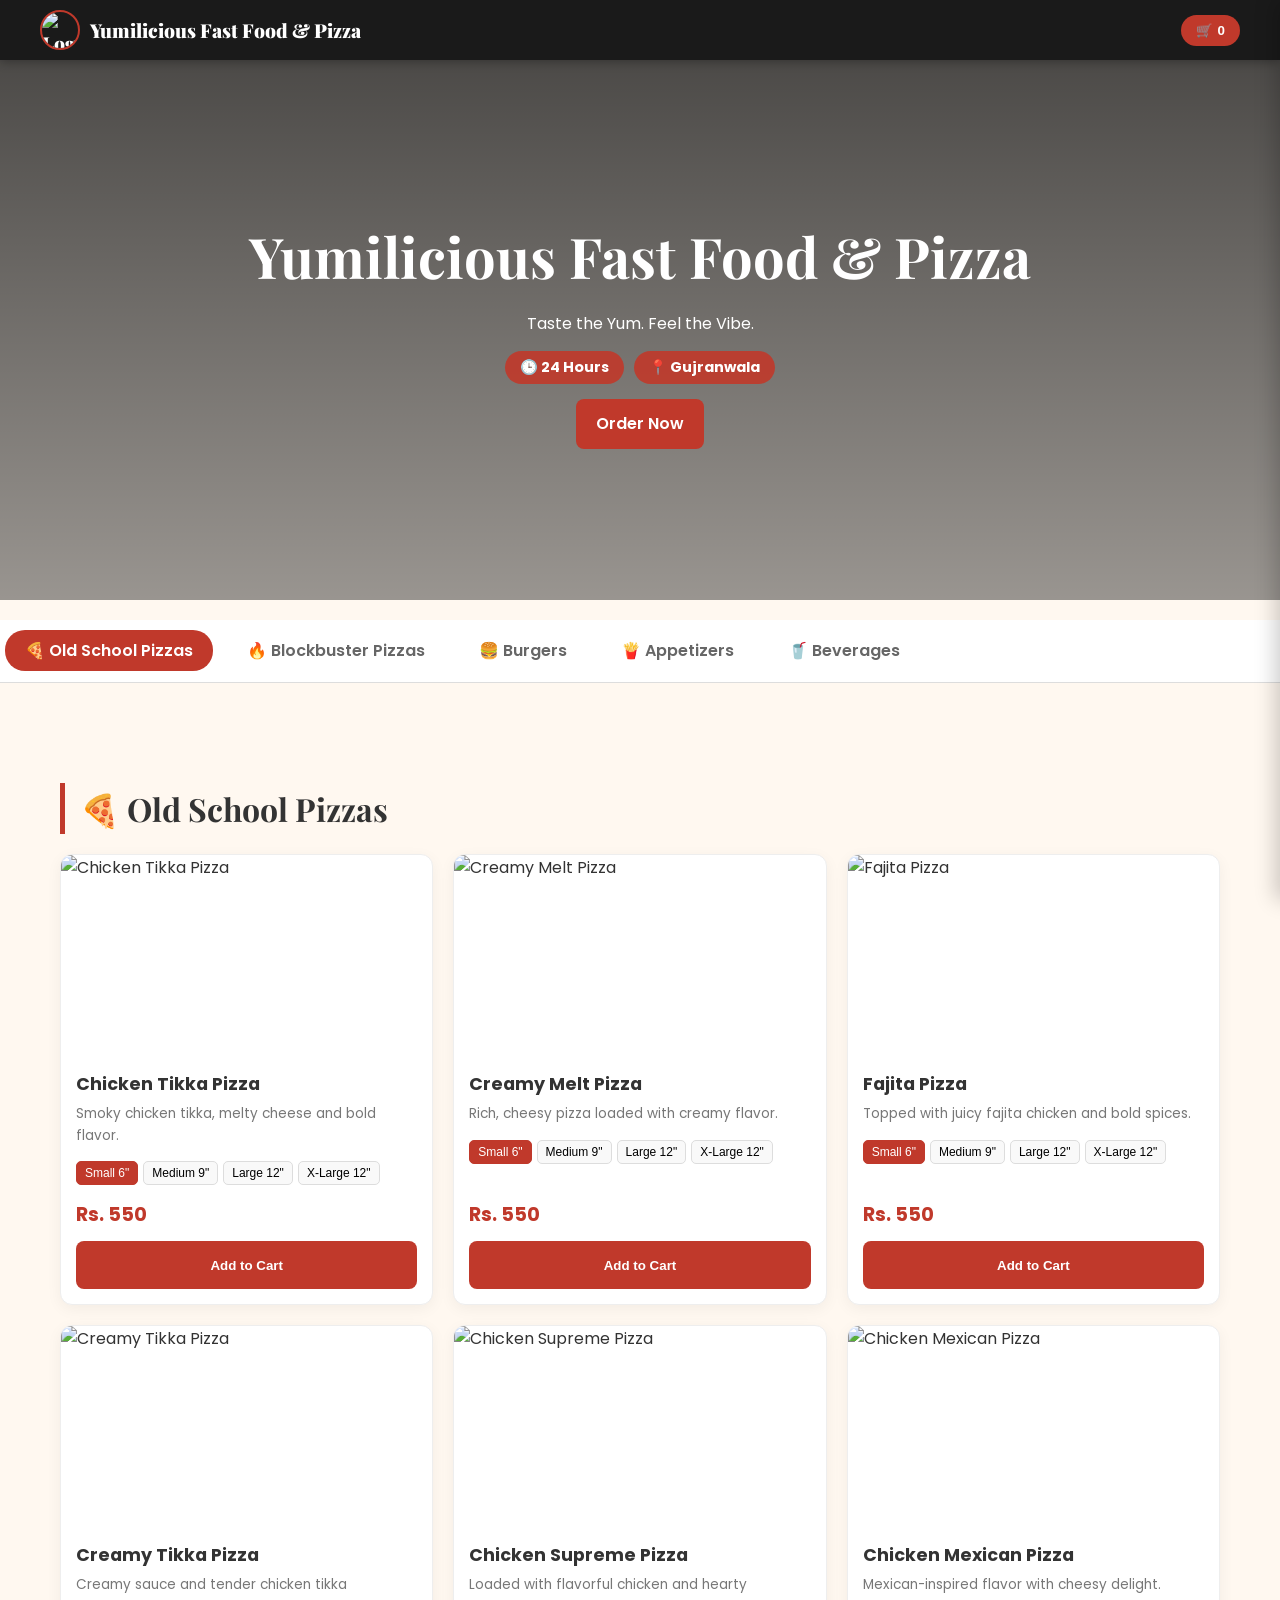
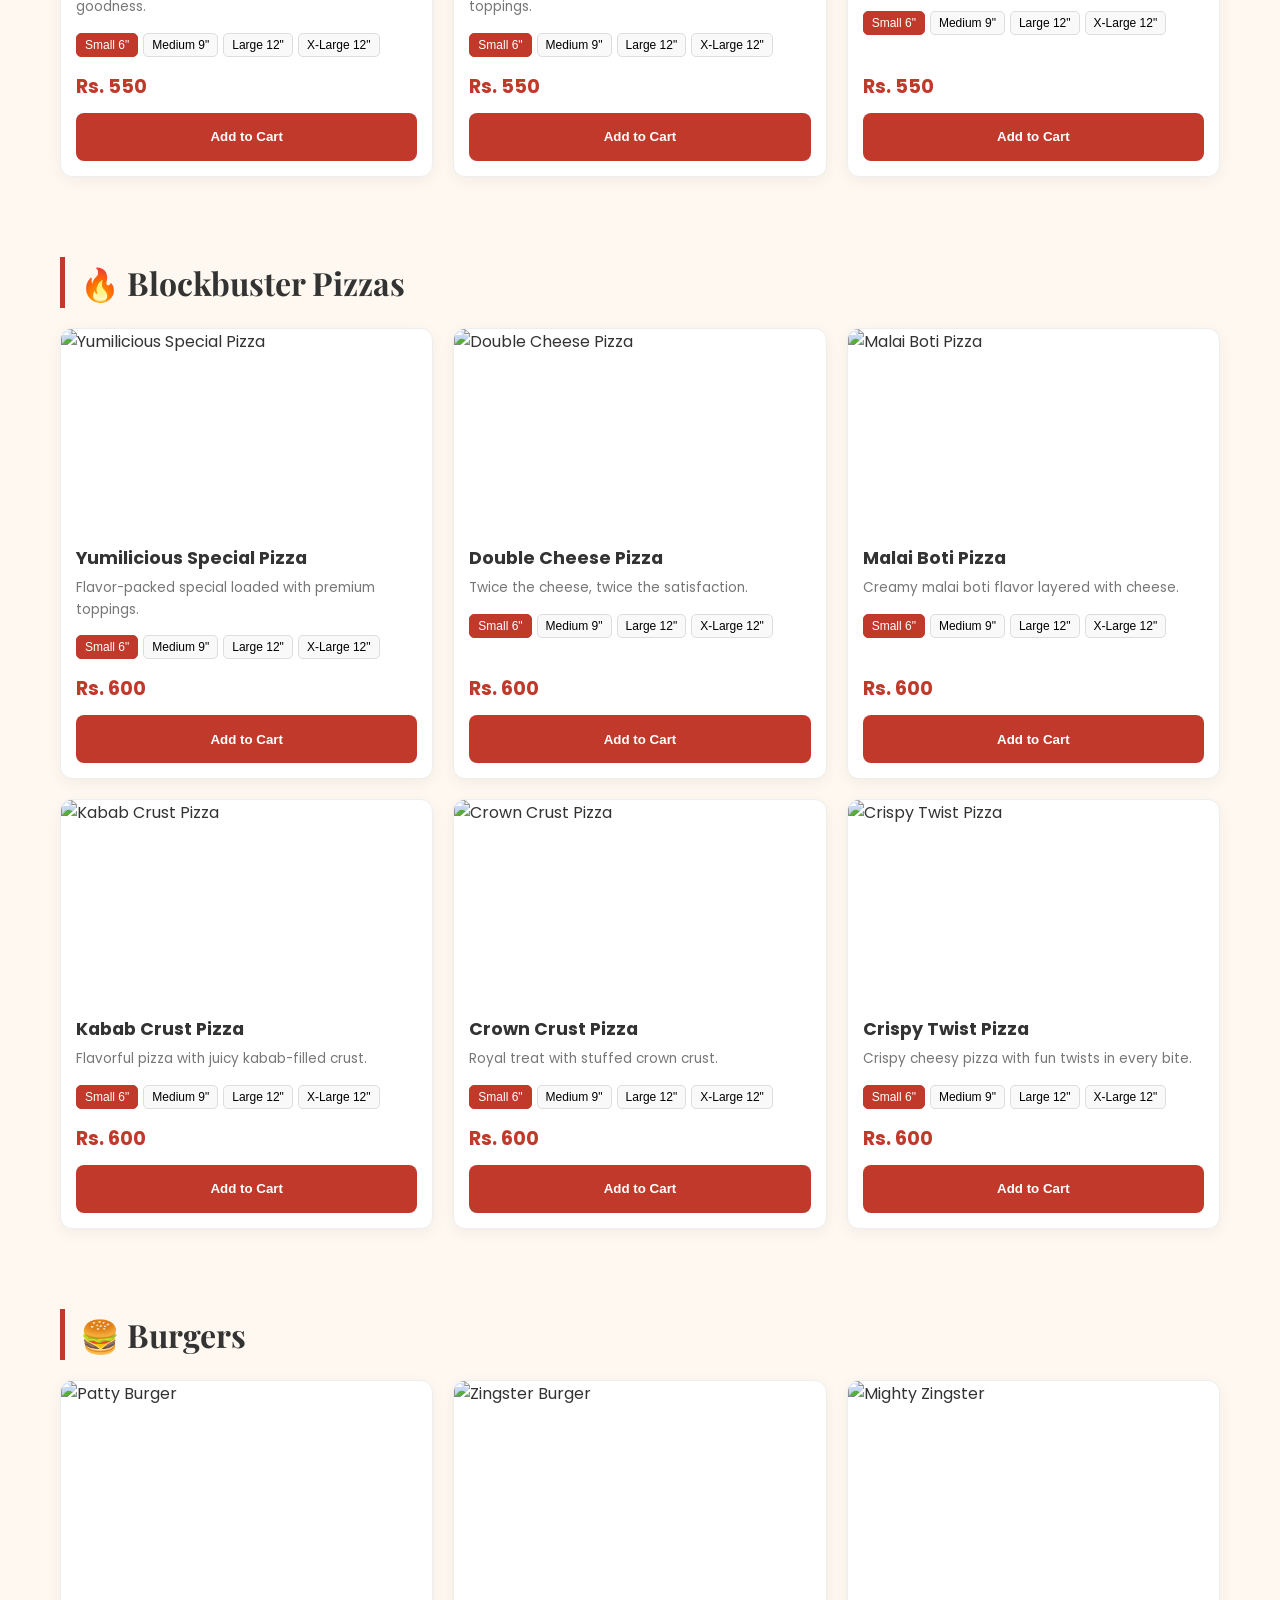
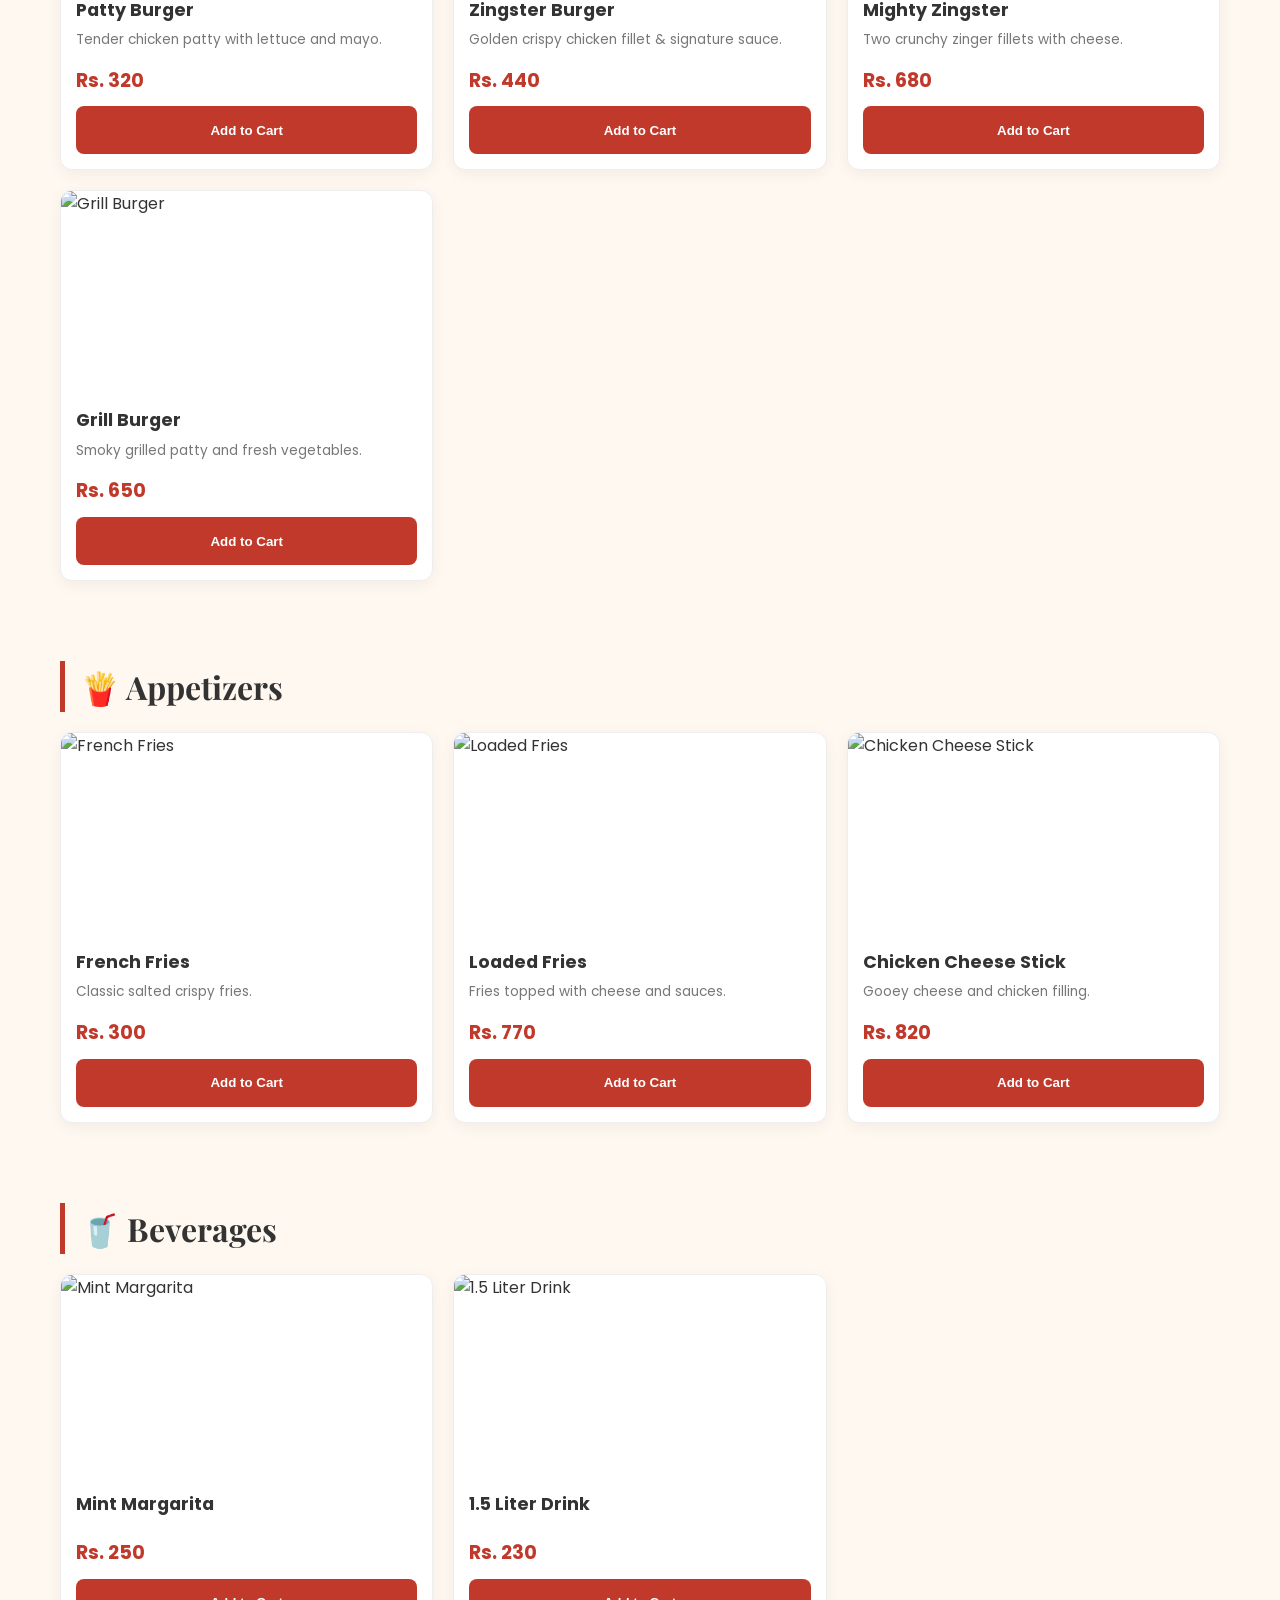
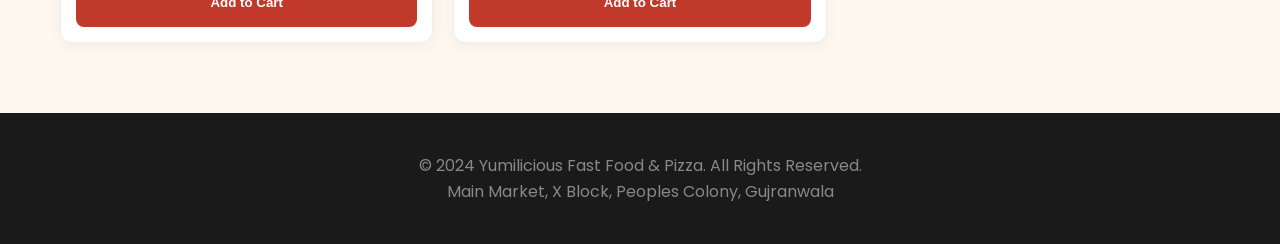
==== index.html @ 5f34daa4 "Add files via upload" ====
<!DOCTYPE html>
<html lang="en">
<head>
    <meta charset="UTF-8">
    <meta name="viewport" content="width=device-width, initial-scale=1.0">
    <title>Yumilicious Fast Food & Pizza | Gujranwala</title>
    <link href="https://fonts.googleapis.com/css2?family=Playfair+Display:wght@700;900&family=Poppins:wght@400;500;600;700&display=swap" rel="stylesheet">
    <link rel="stylesheet" href="style.css">
</head>
<body>
    <header class="header">
        <div class="header-container">
            <div class="logo">
                <img id="rest-logo" src="" alt="Logo">
                <span id="rest-name">Yumilicious</span>
            </div>
            <button class="cart-btn" onclick="toggleCart()">
                🛒 <span id="cart-count">0</span>
                <span class="flame-counter" id="flame">🔥</span>
            </button>
        </div>
    </header>

    <section class="hero" id="hero-bg">
        <div class="hero-content">
            <h1 id="hero-title">Yumilicious</h1>
            <p id="hero-tagline">Taste the Yum. Feel the Vibe.</p>
            <div class="hero-badges">
                <span>🕒 24 Hours</span>
                <span>📍 Gujranwala</span>
            </div>
            <a href="#menu-start" class="btn btn-primary">Order Now</a>
        </div>
    </section>

    <nav class="category-nav" id="cat-nav"></nav>

    <main class="container" id="menu-start">
        <div id="menu-container"></div>
    </main>

    <div class="cart-overlay" id="cart-overlay" onclick="toggleCart()"></div>
    <aside class="cart-sidebar" id="cart-sidebar">
        <div class="cart-header">
            <h2>Your Order</h2>
            <button onclick="toggleCart()">✕</button>
        </div>
        <div class="cart-items" id="cart-items-list"></div>
        <div class="cart-footer">
            <div class="cart-total">
                <span>Total</span>
                <span id="cart-total-amount">Rs.0</span>
            </div>
            <p class="delivery-msg">Delivery charges will be added on call.</p>
            <button class="btn btn-whatsapp" onclick="openCheckout()">Checkout via WhatsApp 📱</button>
        </div>
    </aside>

    <div class="modal" id="checkout-modal">
        <div class="modal-content">
            <h3>Complete Your Order</h3>
            <div class="form-group">
                <label>Name</label>
                <input type="text" id="order-name" placeholder="Enter your name">
            </div>
            <div class="form-group">
                <label>Order Type</label>
                <div class="radio-group">
                    <label><input type="radio" name="otype" value="Delivery" checked onchange="toggleAddress(true)"> Delivery</label>
                    <label><input type="radio" name="otype" value="Pickup" onchange="toggleAddress(false)"> Pickup</label>
                </div>
            </div>
            <div class="form-group" id="address-field">
                <label>Delivery Address</label>
                <textarea id="order-address" placeholder="House #, Street #, Area"></textarea>
            </div>
            <div class="form-group">
                <label>Special Instructions</label>
                <input type="text" id="order-notes" placeholder="e.g. Extra spicy, no onions">
            </div>
            <div class="modal-actions">
                <button class="btn" onclick="closeModal()">Cancel</button>
                <button class="btn btn-primary" onclick="sendToWhatsApp()">Confirm & Send Order</button>
            </div>
        </div>
    </div>

    <footer>
        <p>&copy; 2024 Yumilicious Fast Food & Pizza. All Rights Reserved.</p>
        <p id="footer-addr"></p>
    </footer>

    <script src="app.js"></script>
</body>
</html>
---- style.css ----
:root {
    --primary: #C0392B;
    --primary-hover: #E67E22;
    --dark: #1A1A1A;
    --light: #FFF8F0;
    --accent: #F39C12;
    --text: #333;
    --white: #ffffff;
    --radius: 12px;
}

* { box-sizing: border-box; margin: 0; padding: 0; }
body { font-family: 'Poppins', sans-serif; background-color: var(--light); color: var(--text); line-height: 1.6; }

.container { max-width: 1200px; margin: 0 auto; padding: 20px; }

/* Header */
.header { position: sticky; top: 0; background: var(--dark); color: var(--white); padding: 10px 20px; z-index: 1000; box-shadow: 0 2px 10px rgba(0,0,0,0.3); }
.header-container { display: flex; justify-content: space-between; align-items: center; max-width: 1200px; margin: 0 auto; }
.logo { display: flex; align-items: center; gap: 10px; font-family: 'Playfair Display', serif; font-weight: 900; font-size: 1.2rem; color: var(--white); }
.logo img { width: 40px; height: 40px; border-radius: 50%; object-fit: cover; border: 2px solid var(--primary); }

.cart-btn { background: var(--primary); border: none; padding: 8px 15px; border-radius: 20px; color: white; cursor: pointer; position: relative; font-weight: bold; display: flex; align-items: center; gap: 5px; }
.flame-counter { position: absolute; top: -10px; right: -5px; animation: pulse 1s infinite; font-size: 1.2rem; display: none; }
@keyframes pulse { 0% { transform: scale(1); } 50% { transform: scale(1.3); } 100% { transform: scale(1); } }

/* Hero */
.hero { height: 60vh; background-size: cover; background-position: center; position: relative; display: flex; align-items: center; justify-content: center; text-align: center; color: white; margin-bottom: 20px; }
.hero::before { content: ''; position: absolute; top:0; left:0; right:0; bottom:0; background: linear-gradient(rgba(0,0,0,0.7), rgba(0,0,0,0.4)); }
.hero-content { position: relative; z-index: 1; padding: 20px; }
.hero h1 { font-family: 'Playfair Display', serif; font-size: 3.5rem; margin-bottom: 10px; }
.hero-badges { display: flex; justify-content: center; gap: 10px; margin: 15px 0; }
.hero-badges span { background: rgba(192, 57, 43, 0.9); padding: 5px 15px; border-radius: 20px; font-size: 0.9rem; font-weight: bold; }

/* Category Nav */
.category-nav { background: white; white-space: nowrap; overflow-x: auto; position: sticky; top: 60px; z-index: 999; border-bottom: 1px solid #ddd; padding: 10px 0; scrollbar-width: none; }
.category-nav::-webkit-scrollbar { display: none; }
.cat-item { display: inline-block; padding: 8px 20px; margin: 0 5px; cursor: pointer; font-weight: 600; color: #666; border-radius: 20px; transition: 0.3s; }
.cat-item.active { background: var(--primary); color: white; }

/* Product Cards */
.grid { display: grid; grid-template-columns: repeat(auto-fill, minmax(280px, 1fr)); gap: 20px; margin-top: 20px; }
.card { background: white; border-radius: var(--radius); overflow: hidden; box-shadow: 0 4px 15px rgba(0,0,0,0.05); transition: 0.3s; border: 1px solid #eee; display: flex; flex-direction: column; }
.card:hover { transform: translateY(-5px); }
.card img { width: 100%; height: 200px; object-fit: cover; }
.card-body { padding: 15px; flex-grow: 1; display: flex; flex-direction: column; }
.card-title { font-size: 1.1rem; font-weight: 700; margin-bottom: 5px; }
.card-desc { font-size: 0.85rem; color: #777; margin-bottom: 15px; }
.card-price { font-weight: 700; color: var(--primary); font-size: 1.2rem; margin-top: auto; margin-bottom: 10px; }

/* Variants Selector */
.variants { display: flex; flex-wrap: wrap; gap: 5px; margin-bottom: 15px; }
.v-btn { border: 1px solid #ddd; background: #f9f9f9; padding: 4px 8px; border-radius: 5px; font-size: 0.75rem; cursor: pointer; }
.v-btn.selected { background: var(--primary); color: white; border-color: var(--primary); }

.btn { cursor: pointer; padding: 12px 20px; border-radius: 8px; border: none; font-weight: 600; transition: 0.3s; text-decoration: none; display: inline-block; text-align: center; min-height: 48px; }
.btn-primary { background: var(--primary); color: white; }
.btn-primary:hover { background: var(--primary-hover); }
.btn-whatsapp { background: #25D366; color: white; width: 100%; margin-top: 10px; font-size: 1.1rem; }

/* Cart Sidebar */
.cart-sidebar { position: fixed; right: -400px; top: 0; width: 400px; height: 100%; background: white; z-index: 1001; transition: 0.4s; box-shadow: -5px 0 20px rgba(0,0,0,0.2); display: flex; flex-direction: column; }
.cart-sidebar.open { right: 0; }
.cart-header { padding: 20px; background: var(--dark); color: white; display: flex; justify-content: space-between; align-items: center; }
.cart-items { flex-grow: 1; overflow-y: auto; padding: 20px; }
.cart-footer { padding: 20px; border-top: 1px solid #eee; }
.cart-item-row { display: flex; justify-content: space-between; align-items: center; margin-bottom: 15px; border-bottom: 1px solid #f5f5f5; padding-bottom: 10px; }
.qty-ctrl { display: flex; align-items: center; gap: 10px; }
.qty-btn { width: 25px; height: 25px; border-radius: 50%; border: 1px solid #ddd; background: white; cursor: pointer; }

.cart-overlay { position: fixed; top: 0; left: 0; right: 0; bottom: 0; background: rgba(0,0,0,0.5); display: none; z-index: 1000; }
.cart-overlay.open { display: block; }

/* Modal */
.modal { position: fixed; top: 0; left: 0; right: 0; bottom: 0; background: rgba(0,0,0,0.8); display: none; z-index: 2000; align-items: center; justify-content: center; padding: 20px; }
.modal.open { display: flex; }
.modal-content { background: white; padding: 25px; border-radius: var(--radius); width: 100%; max-width: 500px; }
.form-group { margin-bottom: 15px; }
.form-group label { display: block; margin-bottom: 5px; font-weight: 600; }
.form-group input, .form-group textarea { width: 100%; padding: 10px; border: 1px solid #ddd; border-radius: 8px; font-family: inherit; }
.radio-group { display: flex; gap: 20px; margin: 10px 0; }

footer { background: var(--dark); color: #888; text-align: center; padding: 40px 20px; margin-top: 50px; }

@media (max-width: 500px) {
    .cart-sidebar { width: 100%; right: -100%; }
    .hero h1 { font-size: 2.2rem; }
    .grid { grid-template-columns: 1fr; }
}
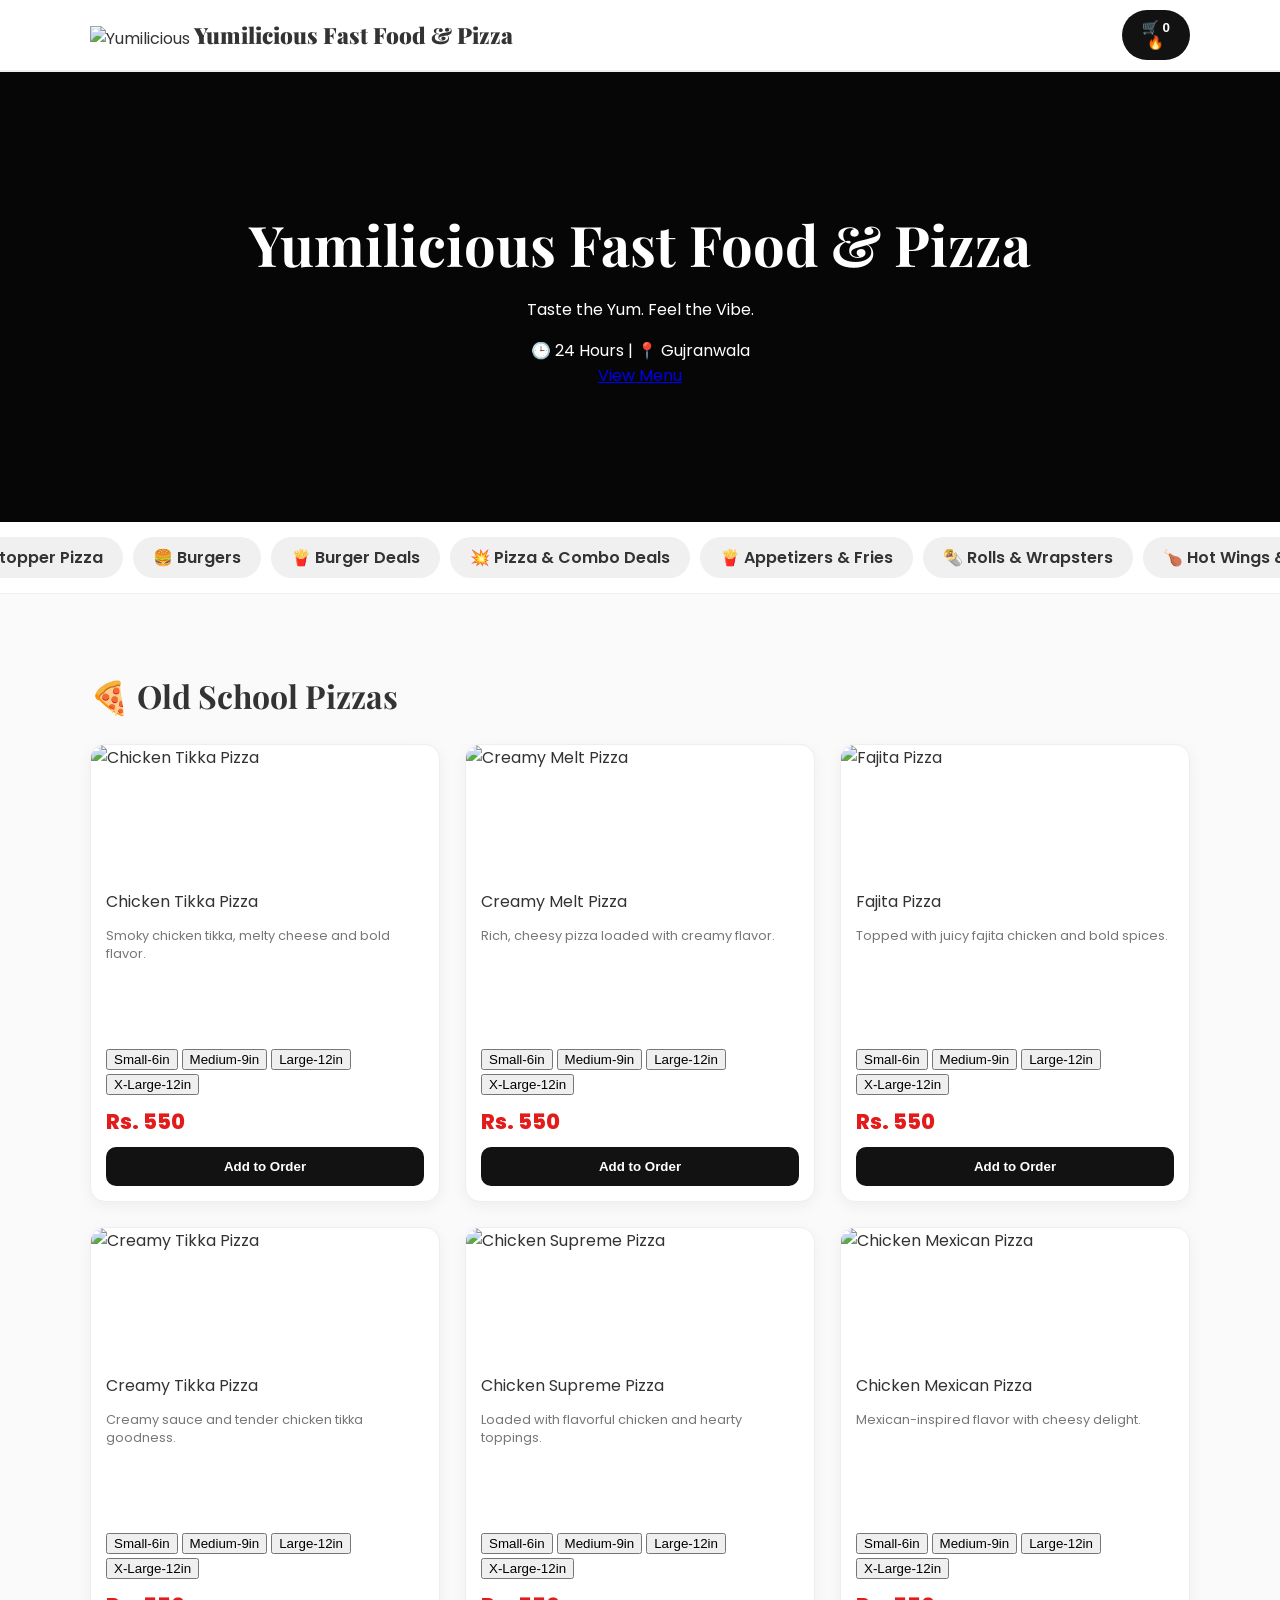
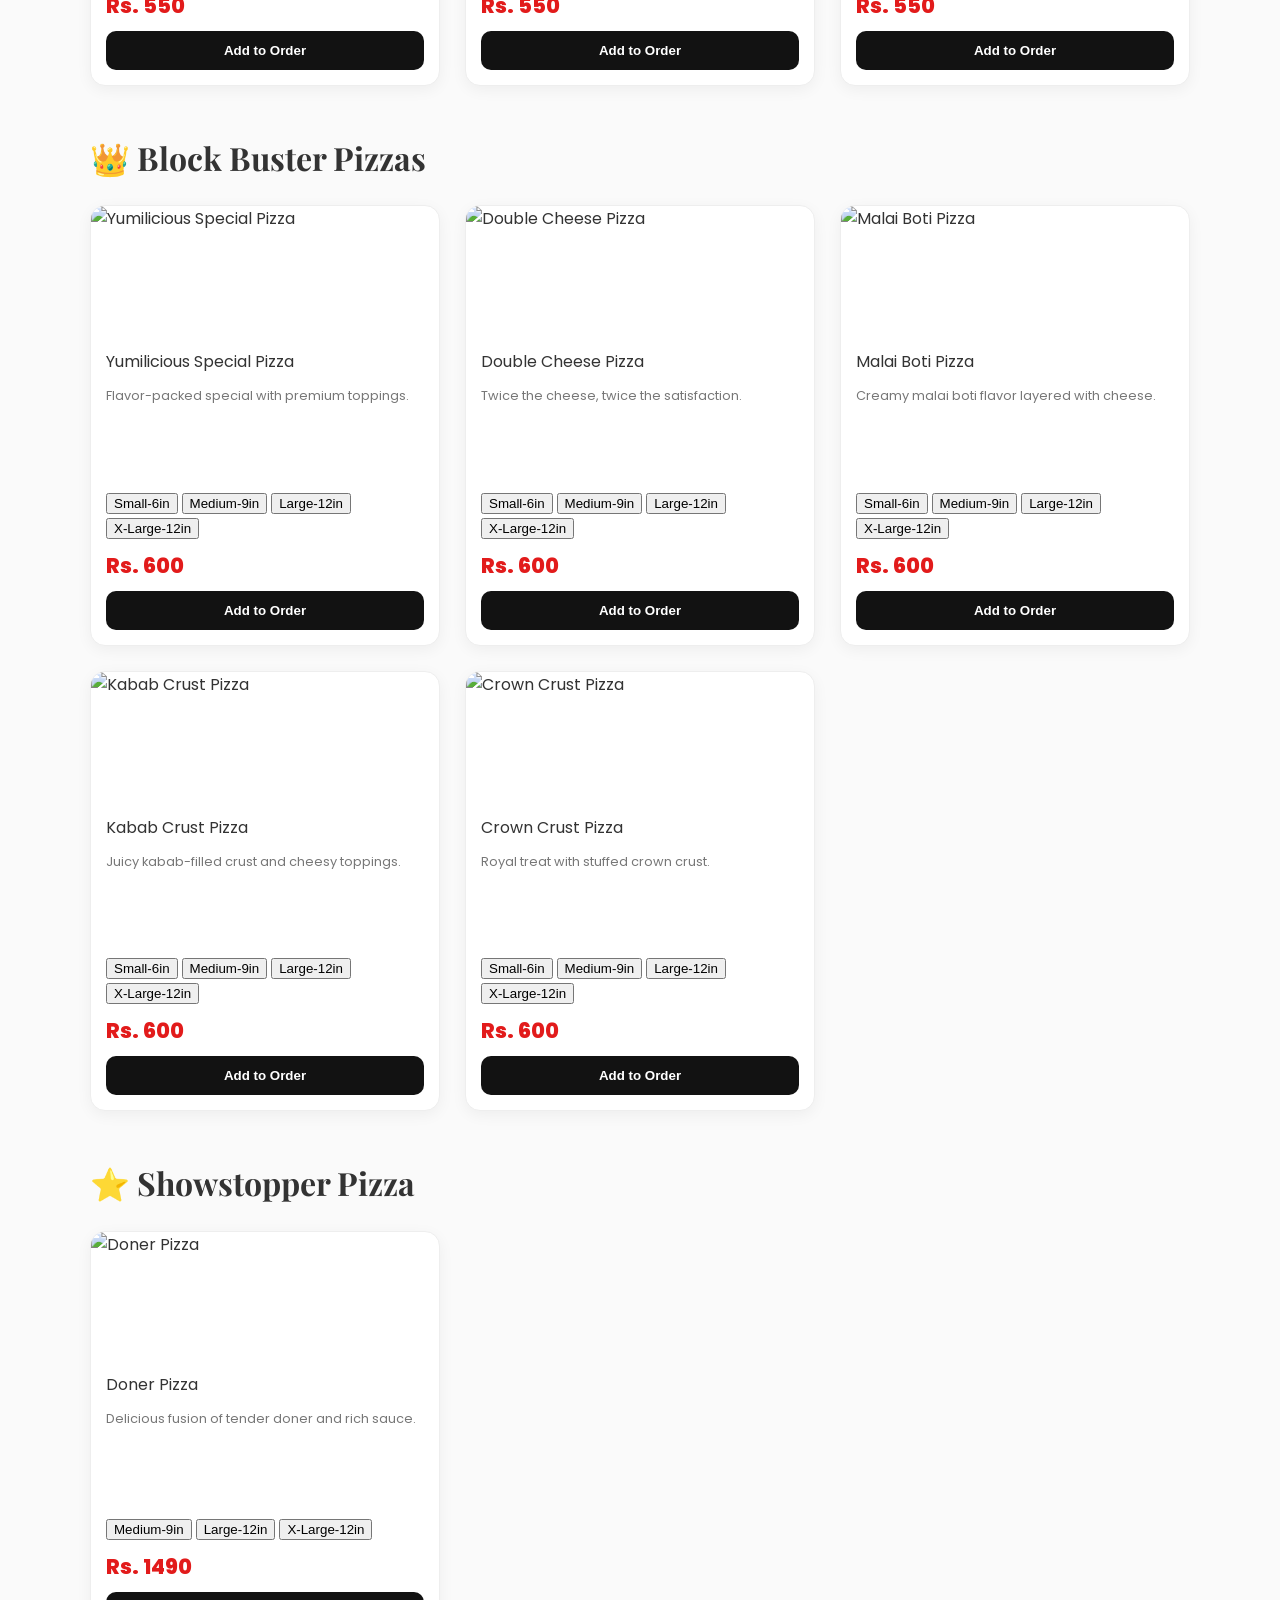
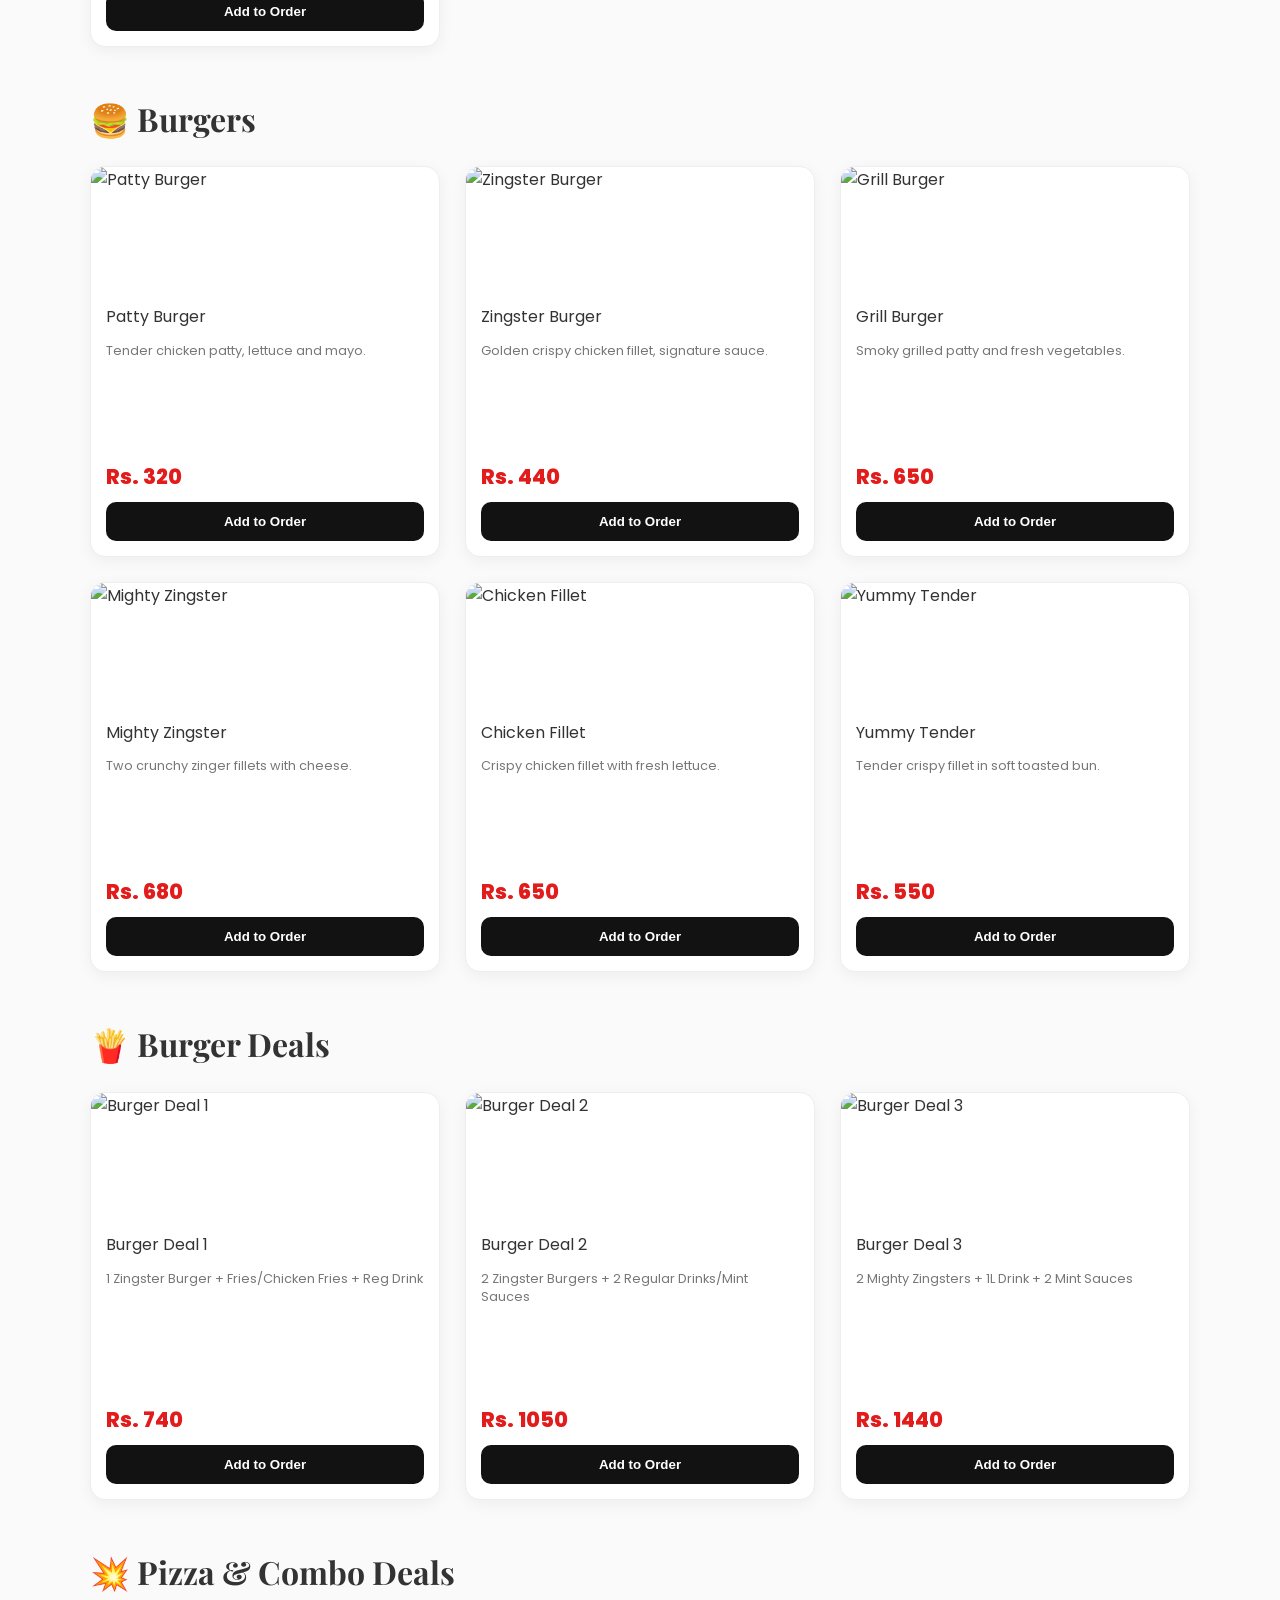
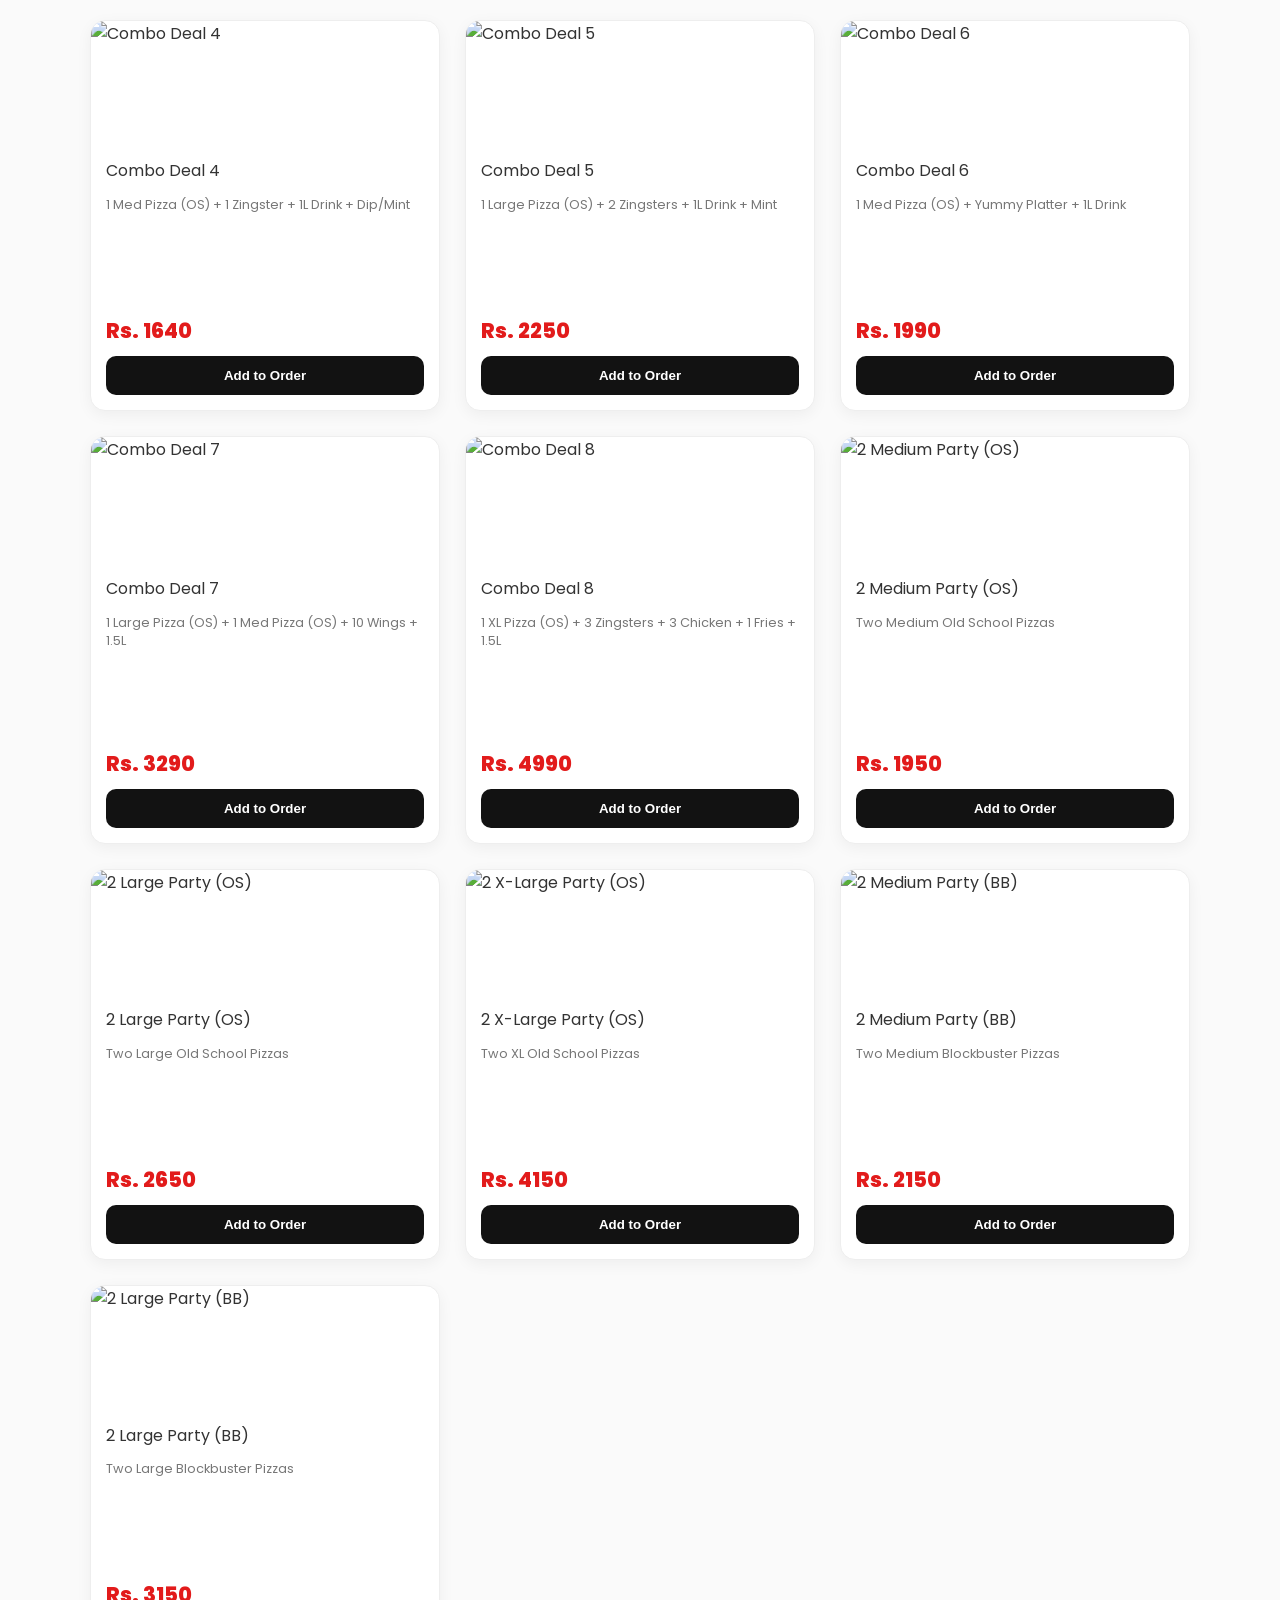
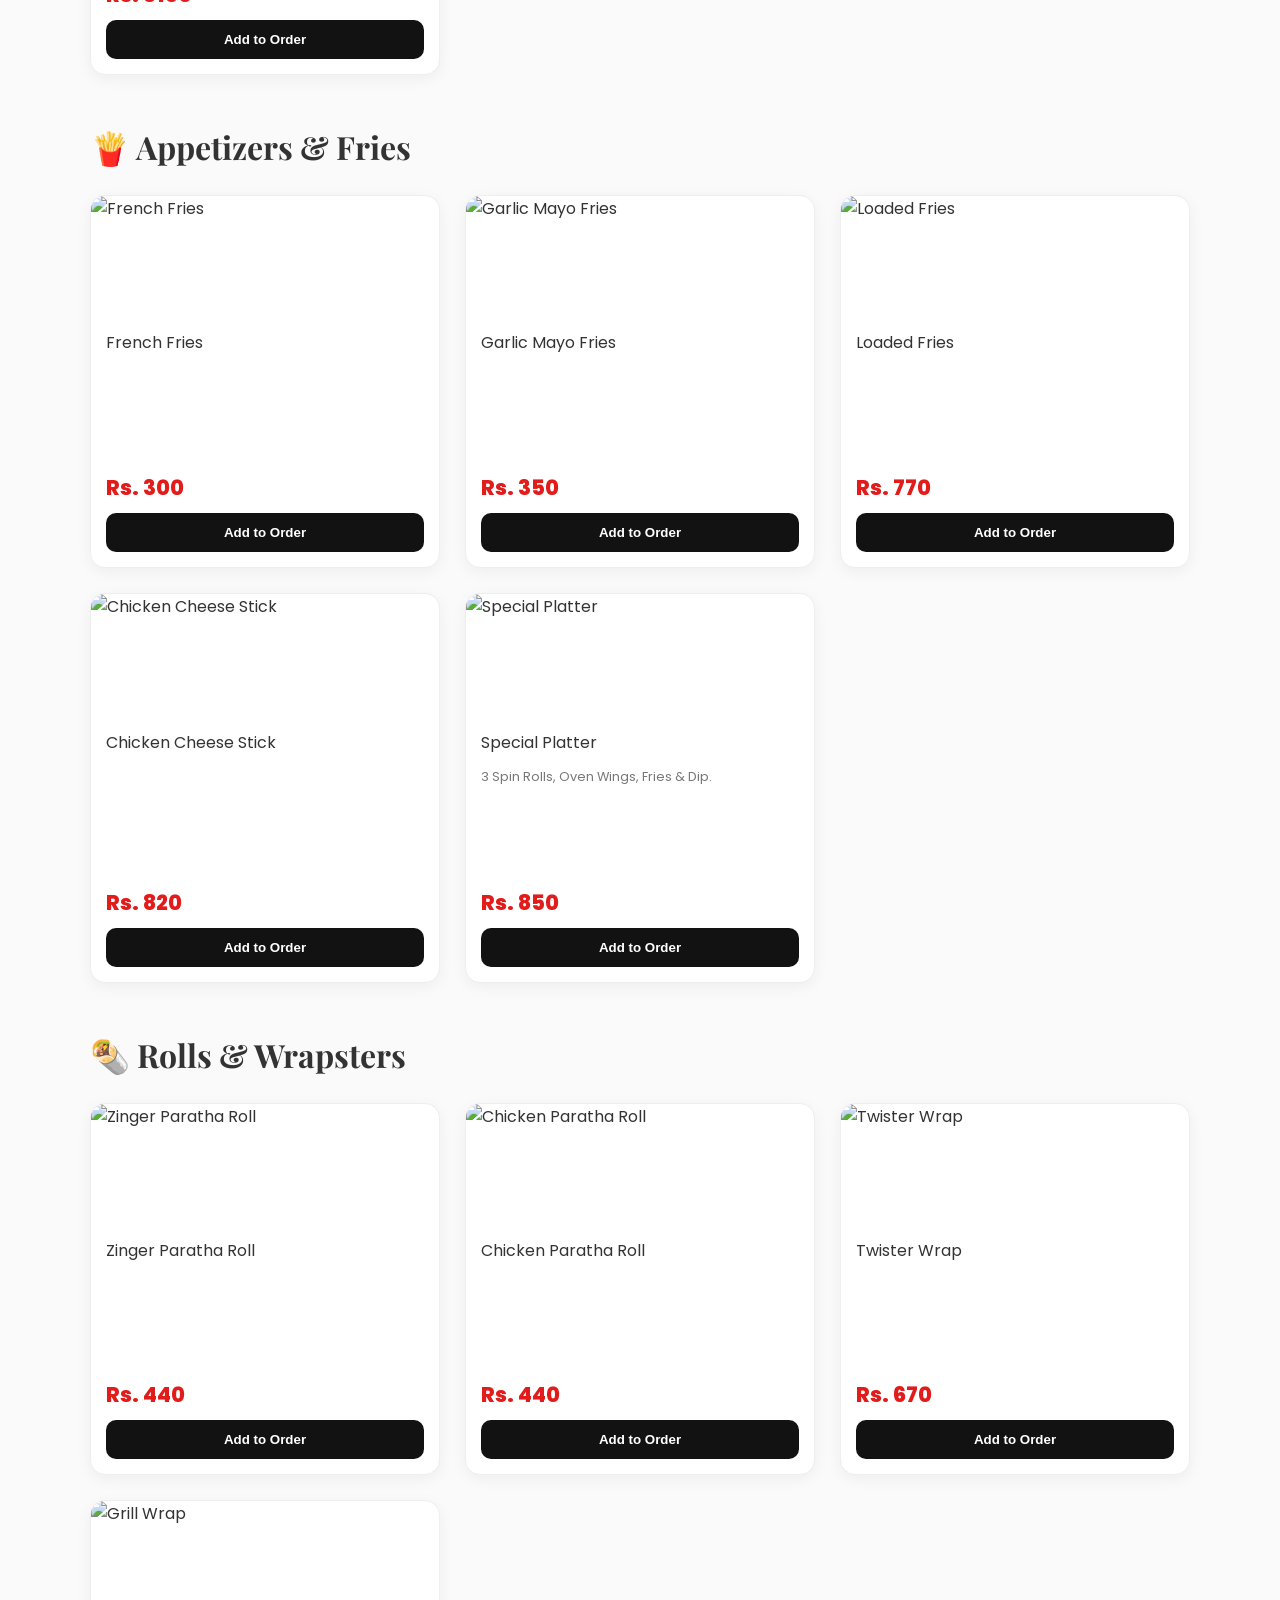
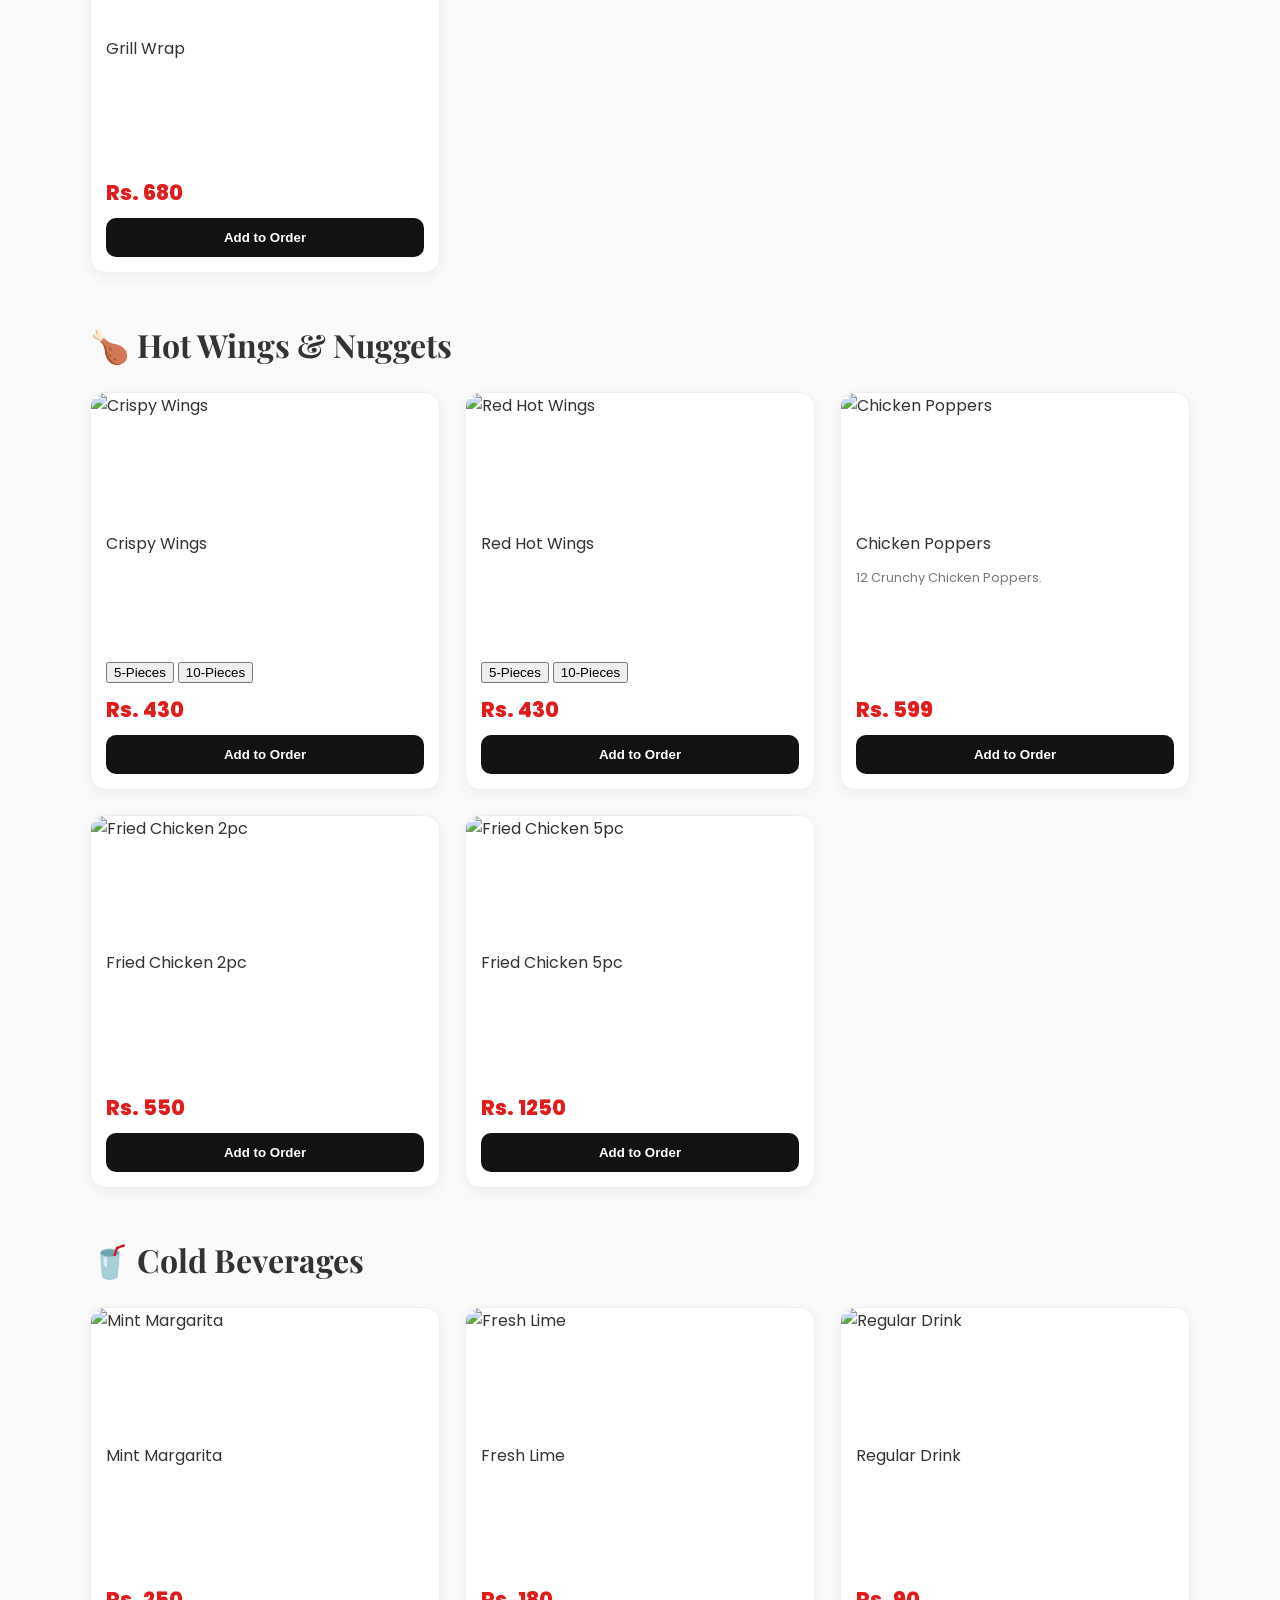
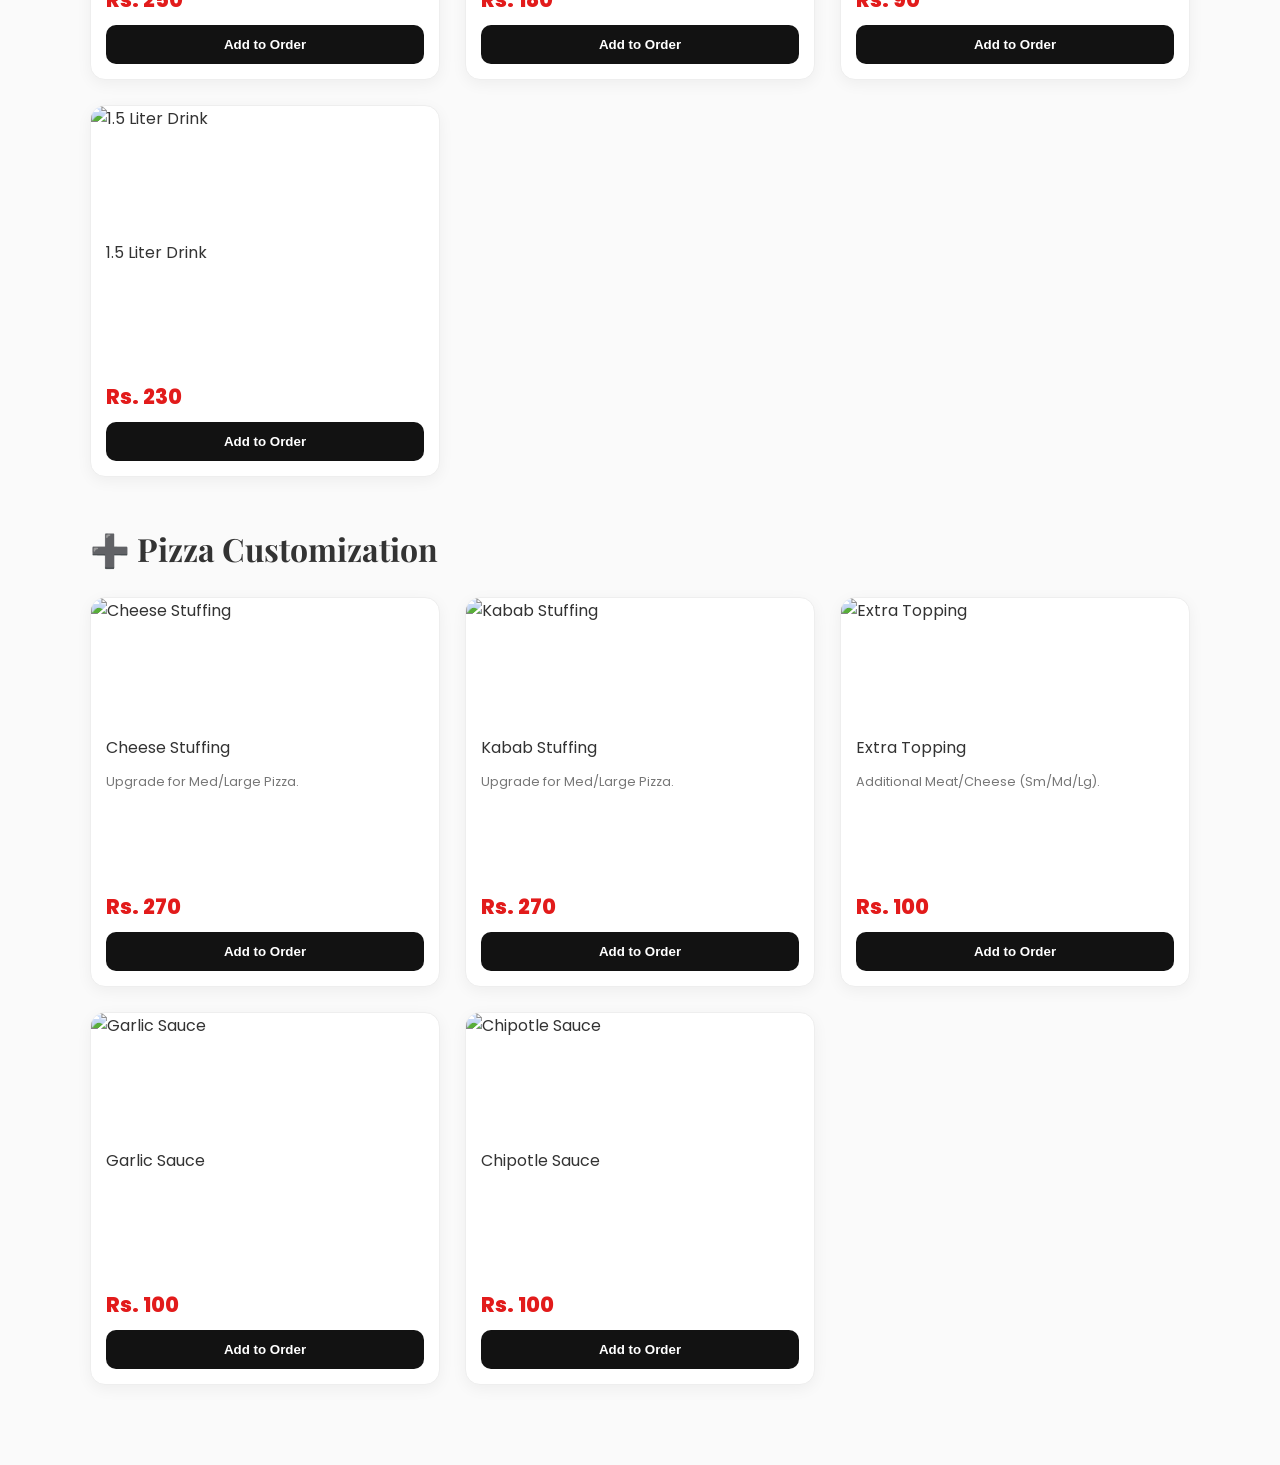
==== commit aadc30a3: "Add files via upload" ====
--- a/index.html
+++ b/index.html
@@ -3,93 +3,75 @@
 <head>
     <meta charset="UTF-8">
     <meta name="viewport" content="width=device-width, initial-scale=1.0">
-    <title>Yumilicious Fast Food & Pizza | Gujranwala</title>
-    <link href="https://fonts.googleapis.com/css2?family=Playfair+Display:wght@700;900&family=Poppins:wght@400;500;600;700&display=swap" rel="stylesheet">
+    <title>Yumilicious | Fast Food & Pizza</title>
+    <link href="https://fonts.googleapis.com/css2?family=Playfair+Display:wght@900&family=Poppins:wght@400;600;700&display=swap" rel="stylesheet">
     <link rel="stylesheet" href="style.css">
 </head>
 <body>
+
     <header class="header">
         <div class="header-container">
-            <div class="logo">
-                <img id="rest-logo" src="" alt="Logo">
+            <div class="logo-box">
+                <img id="rest-logo" src="images/logo.png" alt="Yumilicious">
                 <span id="rest-name">Yumilicious</span>
             </div>
             <button class="cart-btn" onclick="toggleCart()">
                 🛒 <span id="cart-count">0</span>
-                <span class="flame-counter" id="flame">🔥</span>
+                <div id="flame" class="flame">🔥</div>
             </button>
         </div>
     </header>
 
-    <section class="hero" id="hero-bg">
-        <div class="hero-content">
+    <section class="hero">
+        <div class="hero-inner">
             <h1 id="hero-title">Yumilicious</h1>
-            <p id="hero-tagline">Taste the Yum. Feel the Vibe.</p>
-            <div class="hero-badges">
-                <span>🕒 24 Hours</span>
-                <span>📍 Gujranwala</span>
+            <p id="hero-tagline"></p>
+            <div class="hero-info">
+                <span>🕒 24 Hours</span> | <span>📍 Gujranwala</span>
             </div>
-            <a href="#menu-start" class="btn btn-primary">Order Now</a>
+            <a href="#cat-nav" class="btn-main">View Menu</a>
         </div>
     </section>
 
-    <nav class="category-nav" id="cat-nav"></nav>
+    <nav class="cat-nav" id="cat-nav"></nav>
 
-    <main class="container" id="menu-start">
-        <div id="menu-container"></div>
+    <main class="main-container">
+        <div id="menu-display"></div>
     </main>
 
-    <div class="cart-overlay" id="cart-overlay" onclick="toggleCart()"></div>
-    <aside class="cart-sidebar" id="cart-sidebar">
-        <div class="cart-header">
-            <h2>Your Order</h2>
+    <!-- Side Cart -->
+    <div class="overlay" id="overlay" onclick="toggleCart()"></div>
+    <aside class="cart-panel" id="cart-panel">
+        <div class="cart-head">
+            <h3>My Order</h3>
             <button onclick="toggleCart()">✕</button>
         </div>
-        <div class="cart-items" id="cart-items-list"></div>
+        <div class="cart-body" id="cart-list"></div>
         <div class="cart-footer">
-            <div class="cart-total">
-                <span>Total</span>
-                <span id="cart-total-amount">Rs.0</span>
+            <div class="total-line">
+                <span>Total:</span>
+                <span id="cart-total">Rs. 0</span>
             </div>
-            <p class="delivery-msg">Delivery charges will be added on call.</p>
-            <button class="btn btn-whatsapp" onclick="openCheckout()">Checkout via WhatsApp 📱</button>
+            <button class="btn-order" onclick="openCheckout()">Order on WhatsApp</button>
         </div>
     </aside>
 
-    <div class="modal" id="checkout-modal">
-        <div class="modal-content">
-            <h3>Complete Your Order</h3>
-            <div class="form-group">
-                <label>Name</label>
-                <input type="text" id="order-name" placeholder="Enter your name">
+    <div class="modal" id="order-modal">
+        <div class="modal-inner">
+            <h3>Checkout</h3>
+            <input type="text" id="cust-name" placeholder="Full Name">
+            <div class="type-box">
+                <label><input type="radio" name="order-type" value="Delivery" checked onchange="setAddr(true)"> Delivery</label>
+                <label><input type="radio" name="order-type" value="Pickup" onchange="setAddr(false)"> Pickup</label>
             </div>
-            <div class="form-group">
-                <label>Order Type</label>
-                <div class="radio-group">
-                    <label><input type="radio" name="otype" value="Delivery" checked onchange="toggleAddress(true)"> Delivery</label>
-                    <label><input type="radio" name="otype" value="Pickup" onchange="toggleAddress(false)"> Pickup</label>
-                </div>
-            </div>
-            <div class="form-group" id="address-field">
-                <label>Delivery Address</label>
-                <textarea id="order-address" placeholder="House #, Street #, Area"></textarea>
-            </div>
-            <div class="form-group">
-                <label>Special Instructions</label>
-                <input type="text" id="order-notes" placeholder="e.g. Extra spicy, no onions">
-            </div>
-            <div class="modal-actions">
-                <button class="btn" onclick="closeModal()">Cancel</button>
-                <button class="btn btn-primary" onclick="sendToWhatsApp()">Confirm & Send Order</button>
+            <textarea id="cust-addr" placeholder="Your Address"></textarea>
+            <div class="modal-btns">
+                <button onclick="closeModal()">Back</button>
+                <button onclick="checkout()" class="btn-send">Confirm & Send</button>
             </div>
         </div>
     </div>
 
-    <footer>
-        <p>&copy; 2024 Yumilicious Fast Food & Pizza. All Rights Reserved.</p>
-        <p id="footer-addr"></p>
-    </footer>
-
     <script src="app.js"></script>
 </body>
 </html>
--- a/style.css
+++ b/style.css
@@ -1,89 +1,64 @@
 :root {
-    --primary: #C0392B;
-    --primary-hover: #E67E22;
-    --dark: #1A1A1A;
-    --light: #FFF8F0;
-    --accent: #F39C12;
-    --text: #333;
-    --white: #ffffff;
-    --radius: 12px;
+    --red: #E21B1B;
+    --yellow: #FFD200;
+    --dark: #121212;
 }
 
-* { box-sizing: border-box; margin: 0; padding: 0; }
-body { font-family: 'Poppins', sans-serif; background-color: var(--light); color: var(--text); line-height: 1.6; }
+body { font-family: 'Poppins', sans-serif; margin: 0; background: #fafafa; color: #333; }
 
-.container { max-width: 1200px; margin: 0 auto; padding: 20px; }
+/* HEADER */
+.header { position: sticky; top: 0; background: white; border-bottom: 2px solid #eee; z-index: 1000; padding: 10px 0; }
+.header-container { max-width: 1100px; margin: 0 auto; display: flex; justify-content: space-between; align-items: center; padding: 0 15px; }
+#rest-logo { height: 60px; }
+#rest-name { font-family: 'Playfair Display', serif; font-size: 1.4rem; font-weight: 900; }
 
-/* Header */
-.header { position: sticky; top: 0; background: var(--dark); color: var(--white); padding: 10px 20px; z-index: 1000; box-shadow: 0 2px 10px rgba(0,0,0,0.3); }
-.header-container { display: flex; justify-content: space-between; align-items: center; max-width: 1200px; margin: 0 auto; }
-.logo { display: flex; align-items: center; gap: 10px; font-family: 'Playfair Display', serif; font-weight: 900; font-size: 1.2rem; color: var(--white); }
-.logo img { width: 40px; height: 40px; border-radius: 50%; object-fit: cover; border: 2px solid var(--primary); }
+.cart-btn { background: var(--dark); color: white; border: none; padding: 10px 20px; border-radius: 50px; cursor: pointer; font-weight: 600; position: relative; }
 
-.cart-btn { background: var(--primary); border: none; padding: 8px 15px; border-radius: 20px; color: white; cursor: pointer; position: relative; font-weight: bold; display: flex; align-items: center; gap: 5px; }
-.flame-counter { position: absolute; top: -10px; right: -5px; animation: pulse 1s infinite; font-size: 1.2rem; display: none; }
-@keyframes pulse { 0% { transform: scale(1); } 50% { transform: scale(1.3); } 100% { transform: scale(1); } }
+/* HERO */
+.hero { height: 50vh; background: #222 center/cover no-repeat; display: flex; align-items: center; justify-content: center; text-align: center; color: white; position: relative; }
+.hero::before { content:''; position:absolute; top:0; left:0; width:100%; height:100%; background:rgba(0,0,0,0.6); }
+.hero-inner { position: relative; z-index: 2; padding: 20px; }
+.hero h1 { font-family: 'Playfair Display', serif; font-size: 3.5rem; margin: 0; }
 
-/* Hero */
-.hero { height: 60vh; background-size: cover; background-position: center; position: relative; display: flex; align-items: center; justify-content: center; text-align: center; color: white; margin-bottom: 20px; }
-.hero::before { content: ''; position: absolute; top:0; left:0; right:0; bottom:0; background: linear-gradient(rgba(0,0,0,0.7), rgba(0,0,0,0.4)); }
-.hero-content { position: relative; z-index: 1; padding: 20px; }
-.hero h1 { font-family: 'Playfair Display', serif; font-size: 3.5rem; margin-bottom: 10px; }
-.hero-badges { display: flex; justify-content: center; gap: 10px; margin: 15px 0; }
-.hero-badges span { background: rgba(192, 57, 43, 0.9); padding: 5px 15px; border-radius: 20px; font-size: 0.9rem; font-weight: bold; }
+/* NAV */
+.cat-nav { display: flex; overflow-x: auto; padding: 15px; background: white; gap: 10px; justify-content: center; border-bottom: 1px solid #eee; position: sticky; top: 82px; z-index: 900; }
+.cat-item { padding: 8px 20px; background: #f0f0f0; border-radius: 50px; cursor: pointer; font-weight: 600; white-space: nowrap; transition: 0.3s; }
+.cat-item.active { background: var(--red); color: white; }
 
-/* Category Nav */
-.category-nav { background: white; white-space: nowrap; overflow-x: auto; position: sticky; top: 60px; z-index: 999; border-bottom: 1px solid #ddd; padding: 10px 0; scrollbar-width: none; }
-.category-nav::-webkit-scrollbar { display: none; }
-.cat-item { display: inline-block; padding: 8px 20px; margin: 0 5px; cursor: pointer; font-weight: 600; color: #666; border-radius: 20px; transition: 0.3s; }
-.cat-item.active { background: var(--primary); color: white; }
+/* GRID */
+.main-container { max-width: 1100px; margin: 0 auto; padding: 30px 15px; min-height: 100vh; }
+.grid { 
+    display: grid; 
+    grid-template-columns: repeat(auto-fill, minmax(280px, 1fr)); 
+    gap: 25px; 
+    margin: 20px 0 50px 0;
+}
 
-/* Product Cards */
-.grid { display: grid; grid-template-columns: repeat(auto-fill, minmax(280px, 1fr)); gap: 20px; margin-top: 20px; }
-.card { background: white; border-radius: var(--radius); overflow: hidden; box-shadow: 0 4px 15px rgba(0,0,0,0.05); transition: 0.3s; border: 1px solid #eee; display: flex; flex-direction: column; }
-.card:hover { transform: translateY(-5px); }
+.card { background: white; border-radius: 15px; overflow: hidden; box-shadow: 0 4px 15px rgba(0,0,0,0.05); display: flex; flex-direction: column; transition: 0.3s; border: 1px solid #eee; }
 .card img { width: 100%; height: 200px; object-fit: cover; }
-.card-body { padding: 15px; flex-grow: 1; display: flex; flex-direction: column; }
-.card-title { font-size: 1.1rem; font-weight: 700; margin-bottom: 5px; }
-.card-desc { font-size: 0.85rem; color: #777; margin-bottom: 15px; }
-.card-price { font-weight: 700; color: var(--primary); font-size: 1.2rem; margin-top: auto; margin-bottom: 10px; }
+.card-content { padding: 15px; display: flex; flex-direction: column; height: 100%; }
 
-/* Variants Selector */
-.variants { display: flex; flex-wrap: wrap; gap: 5px; margin-bottom: 15px; }
-.v-btn { border: 1px solid #ddd; background: #f9f9f9; padding: 4px 8px; border-radius: 5px; font-size: 0.75rem; cursor: pointer; }
-.v-btn.selected { background: var(--primary); color: white; border-color: var(--primary); }
+.price-text { font-size: 1.3rem; font-weight: 800; color: var(--red); margin: 10px 0; }
+.btn-add { background: var(--dark); color: white; border: none; padding: 12px; border-radius: 10px; cursor: pointer; font-weight: bold; }
 
-.btn { cursor: pointer; padding: 12px 20px; border-radius: 8px; border: none; font-weight: 600; transition: 0.3s; text-decoration: none; display: inline-block; text-align: center; min-height: 48px; }
-.btn-primary { background: var(--primary); color: white; }
-.btn-primary:hover { background: var(--primary-hover); }
-.btn-whatsapp { background: #25D366; color: white; width: 100%; margin-top: 10px; font-size: 1.1rem; }
+/* THE MODAL FIX - IMPORTANT */
+.modal { 
+    position: fixed; 
+    top: 0; left: 0; 
+    width: 100%; height: 100%; 
+    background: rgba(0,0,0,0.8); 
+    display: none; /* STARTS HIDDEN */
+    align-items: center; 
+    justify-content: center; 
+    z-index: 5000; 
+}
+.modal.open { display: flex !important; } /* SHOWS ONLY WHEN CALLED */
 
-/* Cart Sidebar */
-.cart-sidebar { position: fixed; right: -400px; top: 0; width: 400px; height: 100%; background: white; z-index: 1001; transition: 0.4s; box-shadow: -5px 0 20px rgba(0,0,0,0.2); display: flex; flex-direction: column; }
-.cart-sidebar.open { right: 0; }
-.cart-header { padding: 20px; background: var(--dark); color: white; display: flex; justify-content: space-between; align-items: center; }
-.cart-items { flex-grow: 1; overflow-y: auto; padding: 20px; }
-.cart-footer { padding: 20px; border-top: 1px solid #eee; }
-.cart-item-row { display: flex; justify-content: space-between; align-items: center; margin-bottom: 15px; border-bottom: 1px solid #f5f5f5; padding-bottom: 10px; }
-.qty-ctrl { display: flex; align-items: center; gap: 10px; }
-.qty-btn { width: 25px; height: 25px; border-radius: 50%; border: 1px solid #ddd; background: white; cursor: pointer; }
+.modal-inner { background: white; padding: 30px; border-radius: 20px; width: 90%; max-width: 450px; }
+.modal-inner input, .modal-inner textarea { width: 100%; padding: 12px; margin: 10px 0; border: 1px solid #ddd; border-radius: 10px; box-sizing: border-box; font-family: inherit; }
 
-.cart-overlay { position: fixed; top: 0; left: 0; right: 0; bottom: 0; background: rgba(0,0,0,0.5); display: none; z-index: 1000; }
-.cart-overlay.open { display: block; }
-
-/* Modal */
-.modal { position: fixed; top: 0; left: 0; right: 0; bottom: 0; background: rgba(0,0,0,0.8); display: none; z-index: 2000; align-items: center; justify-content: center; padding: 20px; }
-.modal.open { display: flex; }
-.modal-content { background: white; padding: 25px; border-radius: var(--radius); width: 100%; max-width: 500px; }
-.form-group { margin-bottom: 15px; }
-.form-group label { display: block; margin-bottom: 5px; font-weight: 600; }
-.form-group input, .form-group textarea { width: 100%; padding: 10px; border: 1px solid #ddd; border-radius: 8px; font-family: inherit; }
-.radio-group { display: flex; gap: 20px; margin: 10px 0; }
-
-footer { background: var(--dark); color: #888; text-align: center; padding: 40px 20px; margin-top: 50px; }
-
-@media (max-width: 500px) {
-    .cart-sidebar { width: 100%; right: -100%; }
-    .hero h1 { font-size: 2.2rem; }
-    .grid { grid-template-columns: 1fr; }
-}+/* CART SIDE PANEL */
+.cart-panel { position: fixed; right: -400px; top: 0; width: 350px; height: 100%; background: white; z-index: 2000; transition: 0.4s; padding: 20px; box-sizing: border-box; box-shadow: -5px 0 20px rgba(0,0,0,0.1); }
+.cart-panel.open { right: 0; }
+.overlay { position: fixed; top: 0; left: 0; width: 100%; height: 100%; background: rgba(0,0,0,0.5); display: none; z-index: 1500; }
+.overlay.open { display: block; }
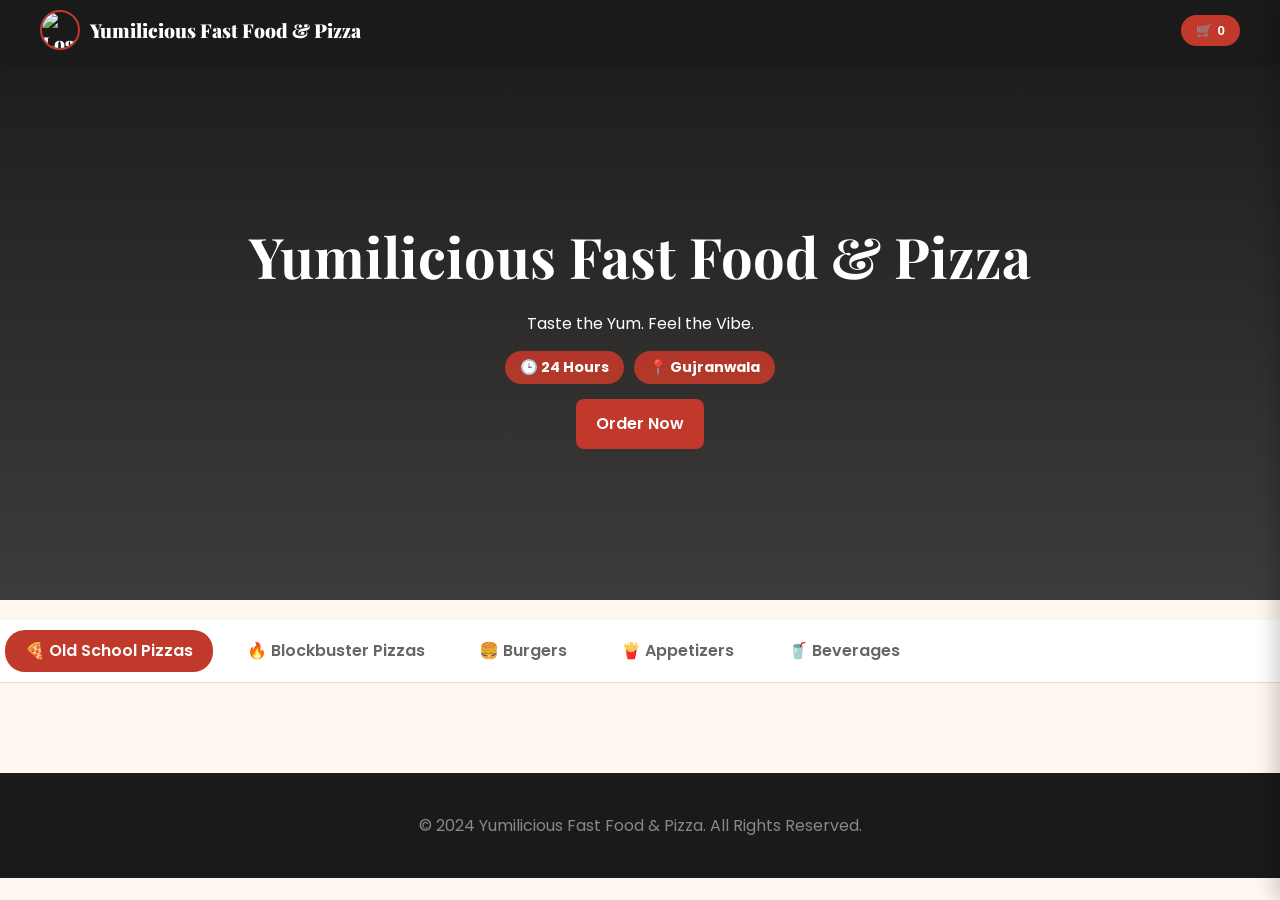
==== commit 35e20f80: "Add files via upload" ====
--- a/index.html
+++ b/index.html
@@ -3,75 +3,93 @@
 <head>
     <meta charset="UTF-8">
     <meta name="viewport" content="width=device-width, initial-scale=1.0">
-    <title>Yumilicious | Fast Food & Pizza</title>
-    <link href="https://fonts.googleapis.com/css2?family=Playfair+Display:wght@900&family=Poppins:wght@400;600;700&display=swap" rel="stylesheet">
+    <title>Yumilicious Fast Food & Pizza | Gujranwala</title>
+    <link href="https://fonts.googleapis.com/css2?family=Playfair+Display:wght@700;900&family=Poppins:wght@400;500;600;700&display=swap" rel="stylesheet">
     <link rel="stylesheet" href="style.css">
 </head>
 <body>
-
     <header class="header">
         <div class="header-container">
-            <div class="logo-box">
-                <img id="rest-logo" src="images/logo.png" alt="Yumilicious">
+            <div class="logo">
+                <img id="rest-logo" src="" alt="Logo">
                 <span id="rest-name">Yumilicious</span>
             </div>
             <button class="cart-btn" onclick="toggleCart()">
                 🛒 <span id="cart-count">0</span>
-                <div id="flame" class="flame">🔥</div>
+                <span class="flame-counter" id="flame">🔥</span>
             </button>
         </div>
     </header>
 
-    <section class="hero">
-        <div class="hero-inner">
+    <section class="hero" id="hero-bg">
+        <div class="hero-content">
             <h1 id="hero-title">Yumilicious</h1>
-            <p id="hero-tagline"></p>
-            <div class="hero-info">
-                <span>🕒 24 Hours</span> | <span>📍 Gujranwala</span>
+            <p id="hero-tagline">Taste the Yum. Feel the Vibe.</p>
+            <div class="hero-badges">
+                <span>🕒 24 Hours</span>
+                <span>📍 Gujranwala</span>
             </div>
-            <a href="#cat-nav" class="btn-main">View Menu</a>
+            <a href="#menu-start" class="btn btn-primary">Order Now</a>
         </div>
     </section>
 
-    <nav class="cat-nav" id="cat-nav"></nav>
+    <nav class="category-nav" id="cat-nav"></nav>
 
-    <main class="main-container">
-        <div id="menu-display"></div>
+    <main class="container" id="menu-start">
+        <div id="menu-container"></div>
     </main>
 
-    <!-- Side Cart -->
-    <div class="overlay" id="overlay" onclick="toggleCart()"></div>
-    <aside class="cart-panel" id="cart-panel">
-        <div class="cart-head">
-            <h3>My Order</h3>
+    <div class="cart-overlay" id="cart-overlay" onclick="toggleCart()"></div>
+    <aside class="cart-sidebar" id="cart-sidebar">
+        <div class="cart-header">
+            <h2>Your Order</h2>
             <button onclick="toggleCart()">✕</button>
         </div>
-        <div class="cart-body" id="cart-list"></div>
+        <div class="cart-items" id="cart-items-list"></div>
         <div class="cart-footer">
-            <div class="total-line">
-                <span>Total:</span>
-                <span id="cart-total">Rs. 0</span>
+            <div class="cart-total">
+                <span>Total</span>
+                <span id="cart-total-amount">Rs.0</span>
             </div>
-            <button class="btn-order" onclick="openCheckout()">Order on WhatsApp</button>
+            <p class="delivery-msg">Delivery charges will be added on call.</p>
+            <button class="btn btn-whatsapp" onclick="openCheckout()">Checkout via WhatsApp 📱</button>
         </div>
     </aside>
 
-    <div class="modal" id="order-modal">
-        <div class="modal-inner">
-            <h3>Checkout</h3>
-            <input type="text" id="cust-name" placeholder="Full Name">
-            <div class="type-box">
-                <label><input type="radio" name="order-type" value="Delivery" checked onchange="setAddr(true)"> Delivery</label>
-                <label><input type="radio" name="order-type" value="Pickup" onchange="setAddr(false)"> Pickup</label>
+    <div class="modal" id="checkout-modal">
+        <div class="modal-content">
+            <h3>Complete Your Order</h3>
+            <div class="form-group">
+                <label>Name</label>
+                <input type="text" id="order-name" placeholder="Enter your name">
             </div>
-            <textarea id="cust-addr" placeholder="Your Address"></textarea>
-            <div class="modal-btns">
-                <button onclick="closeModal()">Back</button>
-                <button onclick="checkout()" class="btn-send">Confirm & Send</button>
+            <div class="form-group">
+                <label>Order Type</label>
+                <div class="radio-group">
+                    <label><input type="radio" name="otype" value="Delivery" checked onchange="toggleAddress(true)"> Delivery</label>
+                    <label><input type="radio" name="otype" value="Pickup" onchange="toggleAddress(false)"> Pickup</label>
+                </div>
+            </div>
+            <div class="form-group" id="address-field">
+                <label>Delivery Address</label>
+                <textarea id="order-address" placeholder="House #, Street #, Area"></textarea>
+            </div>
+            <div class="form-group">
+                <label>Special Instructions</label>
+                <input type="text" id="order-notes" placeholder="e.g. Extra spicy, no onions">
+            </div>
+            <div class="modal-actions">
+                <button class="btn" onclick="closeModal()">Cancel</button>
+                <button class="btn btn-primary" onclick="sendToWhatsApp()">Confirm & Send Order</button>
             </div>
         </div>
     </div>
 
+    <footer>
+        <p>&copy; 2024 Yumilicious Fast Food & Pizza. All Rights Reserved.</p>
+        <p id="footer-addr"></p>
+    </footer>
+
     <script src="app.js"></script>
 </body>
 </html>
--- a/style.css
+++ b/style.css
@@ -1,64 +1,89 @@
 :root {
-    --red: #E21B1B;
-    --yellow: #FFD200;
-    --dark: #121212;
+    --primary: #C0392B;
+    --primary-hover: #E67E22;
+    --dark: #1A1A1A;
+    --light: #FFF8F0;
+    --accent: #F39C12;
+    --text: #333;
+    --white: #ffffff;
+    --radius: 12px;
 }
 
-body { font-family: 'Poppins', sans-serif; margin: 0; background: #fafafa; color: #333; }
+* { box-sizing: border-box; margin: 0; padding: 0; }
+body { font-family: 'Poppins', sans-serif; background-color: var(--light); color: var(--text); line-height: 1.6; }
 
-/* HEADER */
-.header { position: sticky; top: 0; background: white; border-bottom: 2px solid #eee; z-index: 1000; padding: 10px 0; }
-.header-container { max-width: 1100px; margin: 0 auto; display: flex; justify-content: space-between; align-items: center; padding: 0 15px; }
-#rest-logo { height: 60px; }
-#rest-name { font-family: 'Playfair Display', serif; font-size: 1.4rem; font-weight: 900; }
+.container { max-width: 1200px; margin: 0 auto; padding: 20px; }
 
-.cart-btn { background: var(--dark); color: white; border: none; padding: 10px 20px; border-radius: 50px; cursor: pointer; font-weight: 600; position: relative; }
+/* Header */
+.header { position: sticky; top: 0; background: var(--dark); color: var(--white); padding: 10px 20px; z-index: 1000; box-shadow: 0 2px 10px rgba(0,0,0,0.3); }
+.header-container { display: flex; justify-content: space-between; align-items: center; max-width: 1200px; margin: 0 auto; }
+.logo { display: flex; align-items: center; gap: 10px; font-family: 'Playfair Display', serif; font-weight: 900; font-size: 1.2rem; color: var(--white); }
+.logo img { width: 40px; height: 40px; border-radius: 50%; object-fit: cover; border: 2px solid var(--primary); }
 
-/* HERO */
-.hero { height: 50vh; background: #222 center/cover no-repeat; display: flex; align-items: center; justify-content: center; text-align: center; color: white; position: relative; }
-.hero::before { content:''; position:absolute; top:0; left:0; width:100%; height:100%; background:rgba(0,0,0,0.6); }
-.hero-inner { position: relative; z-index: 2; padding: 20px; }
-.hero h1 { font-family: 'Playfair Display', serif; font-size: 3.5rem; margin: 0; }
+.cart-btn { background: var(--primary); border: none; padding: 8px 15px; border-radius: 20px; color: white; cursor: pointer; position: relative; font-weight: bold; display: flex; align-items: center; gap: 5px; }
+.flame-counter { position: absolute; top: -10px; right: -5px; animation: pulse 1s infinite; font-size: 1.2rem; display: none; }
+@keyframes pulse { 0% { transform: scale(1); } 50% { transform: scale(1.3); } 100% { transform: scale(1); } }
 
-/* NAV */
-.cat-nav { display: flex; overflow-x: auto; padding: 15px; background: white; gap: 10px; justify-content: center; border-bottom: 1px solid #eee; position: sticky; top: 82px; z-index: 900; }
-.cat-item { padding: 8px 20px; background: #f0f0f0; border-radius: 50px; cursor: pointer; font-weight: 600; white-space: nowrap; transition: 0.3s; }
-.cat-item.active { background: var(--red); color: white; }
+/* Hero */
+.hero { height: 60vh; background-size: cover; background-position: center; position: relative; display: flex; align-items: center; justify-content: center; text-align: center; color: white; margin-bottom: 20px; }
+.hero::before { content: ''; position: absolute; top:0; left:0; right:0; bottom:0; background: linear-gradient(rgba(0,0,0,0.7), rgba(0,0,0,0.4)); }
+.hero-content { position: relative; z-index: 1; padding: 20px; }
+.hero h1 { font-family: 'Playfair Display', serif; font-size: 3.5rem; margin-bottom: 10px; }
+.hero-badges { display: flex; justify-content: center; gap: 10px; margin: 15px 0; }
+.hero-badges span { background: rgba(192, 57, 43, 0.9); padding: 5px 15px; border-radius: 20px; font-size: 0.9rem; font-weight: bold; }
 
-/* GRID */
-.main-container { max-width: 1100px; margin: 0 auto; padding: 30px 15px; min-height: 100vh; }
-.grid { 
-    display: grid; 
-    grid-template-columns: repeat(auto-fill, minmax(280px, 1fr)); 
-    gap: 25px; 
-    margin: 20px 0 50px 0;
-}
+/* Category Nav */
+.category-nav { background: white; white-space: nowrap; overflow-x: auto; position: sticky; top: 60px; z-index: 999; border-bottom: 1px solid #ddd; padding: 10px 0; scrollbar-width: none; }
+.category-nav::-webkit-scrollbar { display: none; }
+.cat-item { display: inline-block; padding: 8px 20px; margin: 0 5px; cursor: pointer; font-weight: 600; color: #666; border-radius: 20px; transition: 0.3s; }
+.cat-item.active { background: var(--primary); color: white; }
 
-.card { background: white; border-radius: 15px; overflow: hidden; box-shadow: 0 4px 15px rgba(0,0,0,0.05); display: flex; flex-direction: column; transition: 0.3s; border: 1px solid #eee; }
+/* Product Cards */
+.grid { display: grid; grid-template-columns: repeat(auto-fill, minmax(280px, 1fr)); gap: 20px; margin-top: 20px; }
+.card { background: white; border-radius: var(--radius); overflow: hidden; box-shadow: 0 4px 15px rgba(0,0,0,0.05); transition: 0.3s; border: 1px solid #eee; display: flex; flex-direction: column; }
+.card:hover { transform: translateY(-5px); }
 .card img { width: 100%; height: 200px; object-fit: cover; }
-.card-content { padding: 15px; display: flex; flex-direction: column; height: 100%; }
+.card-body { padding: 15px; flex-grow: 1; display: flex; flex-direction: column; }
+.card-title { font-size: 1.1rem; font-weight: 700; margin-bottom: 5px; }
+.card-desc { font-size: 0.85rem; color: #777; margin-bottom: 15px; }
+.card-price { font-weight: 700; color: var(--primary); font-size: 1.2rem; margin-top: auto; margin-bottom: 10px; }
 
-.price-text { font-size: 1.3rem; font-weight: 800; color: var(--red); margin: 10px 0; }
-.btn-add { background: var(--dark); color: white; border: none; padding: 12px; border-radius: 10px; cursor: pointer; font-weight: bold; }
+/* Variants Selector */
+.variants { display: flex; flex-wrap: wrap; gap: 5px; margin-bottom: 15px; }
+.v-btn { border: 1px solid #ddd; background: #f9f9f9; padding: 4px 8px; border-radius: 5px; font-size: 0.75rem; cursor: pointer; }
+.v-btn.selected { background: var(--primary); color: white; border-color: var(--primary); }
 
-/* THE MODAL FIX - IMPORTANT */
-.modal { 
-    position: fixed; 
-    top: 0; left: 0; 
-    width: 100%; height: 100%; 
-    background: rgba(0,0,0,0.8); 
-    display: none; /* STARTS HIDDEN */
-    align-items: center; 
-    justify-content: center; 
-    z-index: 5000; 
-}
-.modal.open { display: flex !important; } /* SHOWS ONLY WHEN CALLED */
+.btn { cursor: pointer; padding: 12px 20px; border-radius: 8px; border: none; font-weight: 600; transition: 0.3s; text-decoration: none; display: inline-block; text-align: center; min-height: 48px; }
+.btn-primary { background: var(--primary); color: white; }
+.btn-primary:hover { background: var(--primary-hover); }
+.btn-whatsapp { background: #25D366; color: white; width: 100%; margin-top: 10px; font-size: 1.1rem; }
 
-.modal-inner { background: white; padding: 30px; border-radius: 20px; width: 90%; max-width: 450px; }
-.modal-inner input, .modal-inner textarea { width: 100%; padding: 12px; margin: 10px 0; border: 1px solid #ddd; border-radius: 10px; box-sizing: border-box; font-family: inherit; }
+/* Cart Sidebar */
+.cart-sidebar { position: fixed; right: -400px; top: 0; width: 400px; height: 100%; background: white; z-index: 1001; transition: 0.4s; box-shadow: -5px 0 20px rgba(0,0,0,0.2); display: flex; flex-direction: column; }
+.cart-sidebar.open { right: 0; }
+.cart-header { padding: 20px; background: var(--dark); color: white; display: flex; justify-content: space-between; align-items: center; }
+.cart-items { flex-grow: 1; overflow-y: auto; padding: 20px; }
+.cart-footer { padding: 20px; border-top: 1px solid #eee; }
+.cart-item-row { display: flex; justify-content: space-between; align-items: center; margin-bottom: 15px; border-bottom: 1px solid #f5f5f5; padding-bottom: 10px; }
+.qty-ctrl { display: flex; align-items: center; gap: 10px; }
+.qty-btn { width: 25px; height: 25px; border-radius: 50%; border: 1px solid #ddd; background: white; cursor: pointer; }
 
-/* CART SIDE PANEL */
-.cart-panel { position: fixed; right: -400px; top: 0; width: 350px; height: 100%; background: white; z-index: 2000; transition: 0.4s; padding: 20px; box-sizing: border-box; box-shadow: -5px 0 20px rgba(0,0,0,0.1); }
-.cart-panel.open { right: 0; }
-.overlay { position: fixed; top: 0; left: 0; width: 100%; height: 100%; background: rgba(0,0,0,0.5); display: none; z-index: 1500; }
-.overlay.open { display: block; }+.cart-overlay { position: fixed; top: 0; left: 0; right: 0; bottom: 0; background: rgba(0,0,0,0.5); display: none; z-index: 1000; }
+.cart-overlay.open { display: block; }
+
+/* Modal */
+.modal { position: fixed; top: 0; left: 0; right: 0; bottom: 0; background: rgba(0,0,0,0.8); display: none; z-index: 2000; align-items: center; justify-content: center; padding: 20px; }
+.modal.open { display: flex; }
+.modal-content { background: white; padding: 25px; border-radius: var(--radius); width: 100%; max-width: 500px; }
+.form-group { margin-bottom: 15px; }
+.form-group label { display: block; margin-bottom: 5px; font-weight: 600; }
+.form-group input, .form-group textarea { width: 100%; padding: 10px; border: 1px solid #ddd; border-radius: 8px; font-family: inherit; }
+.radio-group { display: flex; gap: 20px; margin: 10px 0; }
+
+footer { background: var(--dark); color: #888; text-align: center; padding: 40px 20px; margin-top: 50px; }
+
+@media (max-width: 500px) {
+    .cart-sidebar { width: 100%; right: -100%; }
+    .hero h1 { font-size: 2.2rem; }
+    .grid { grid-template-columns: 1fr; }
+}
